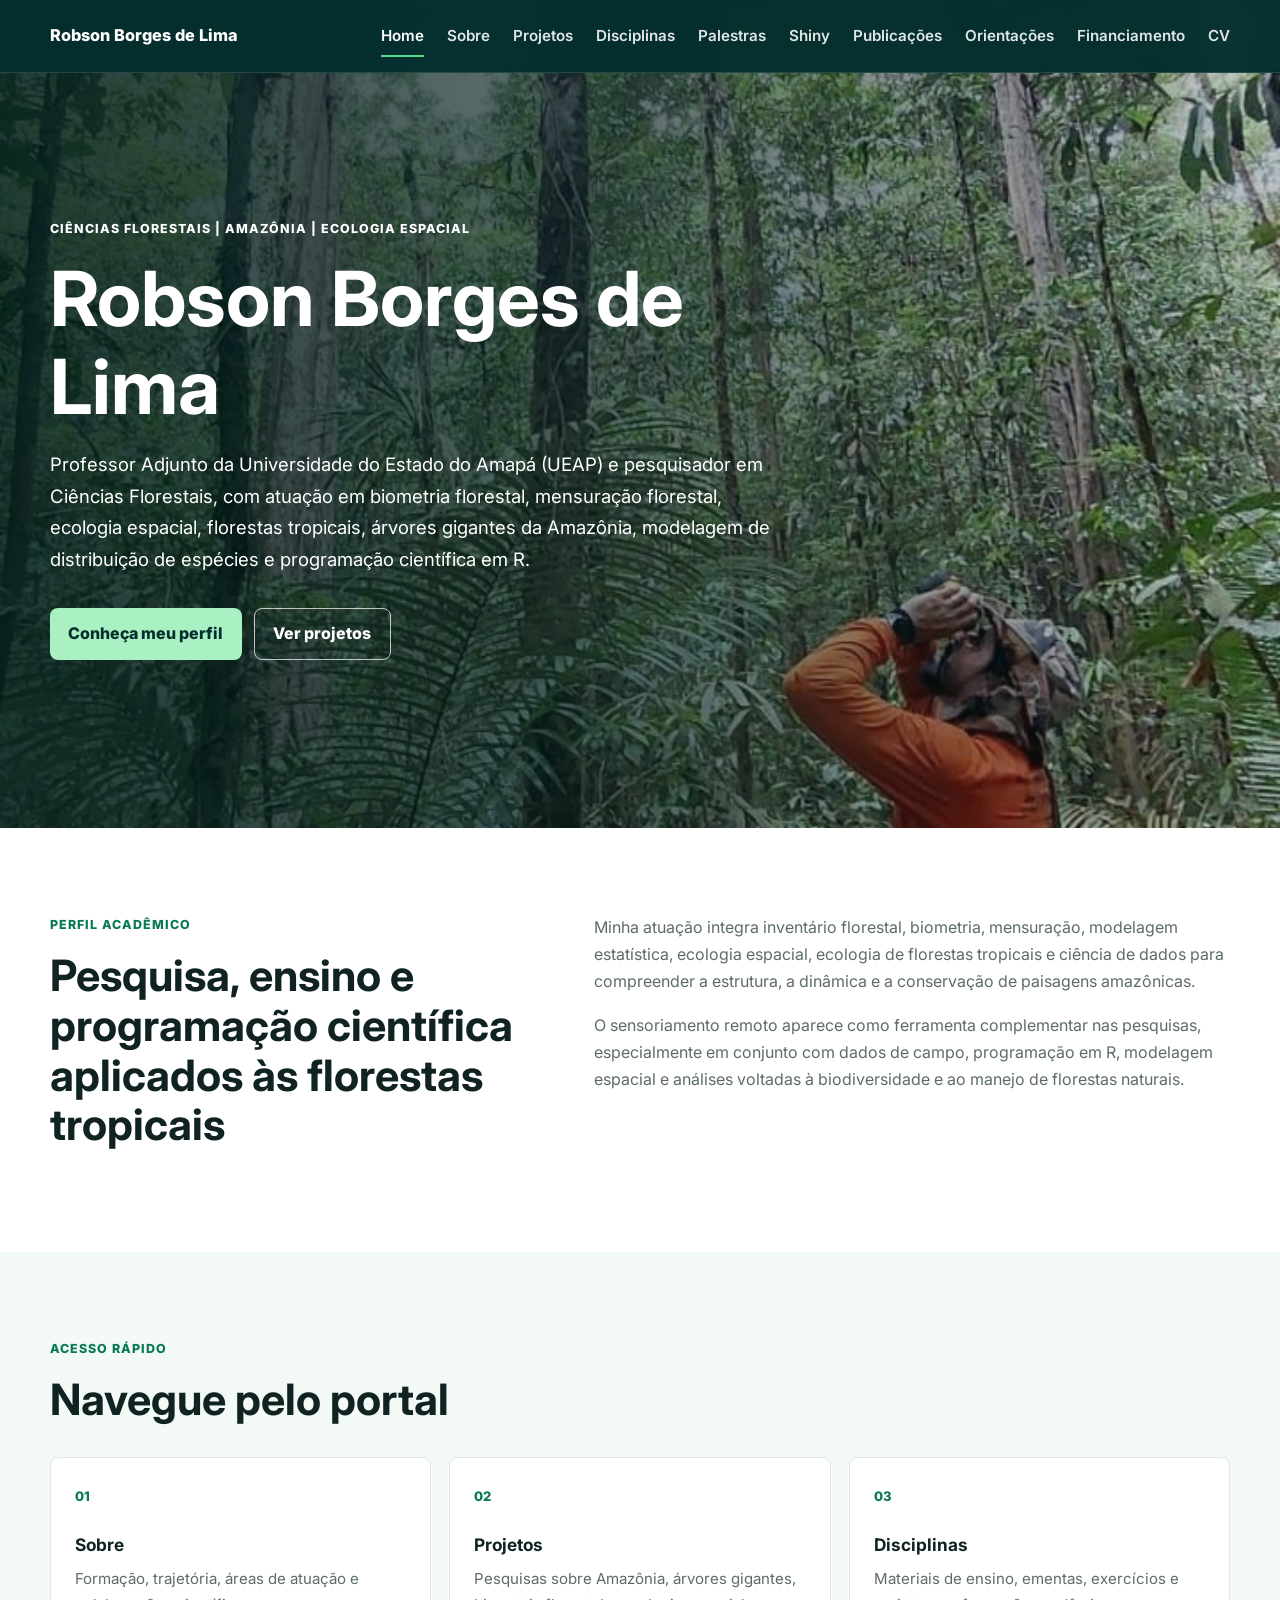
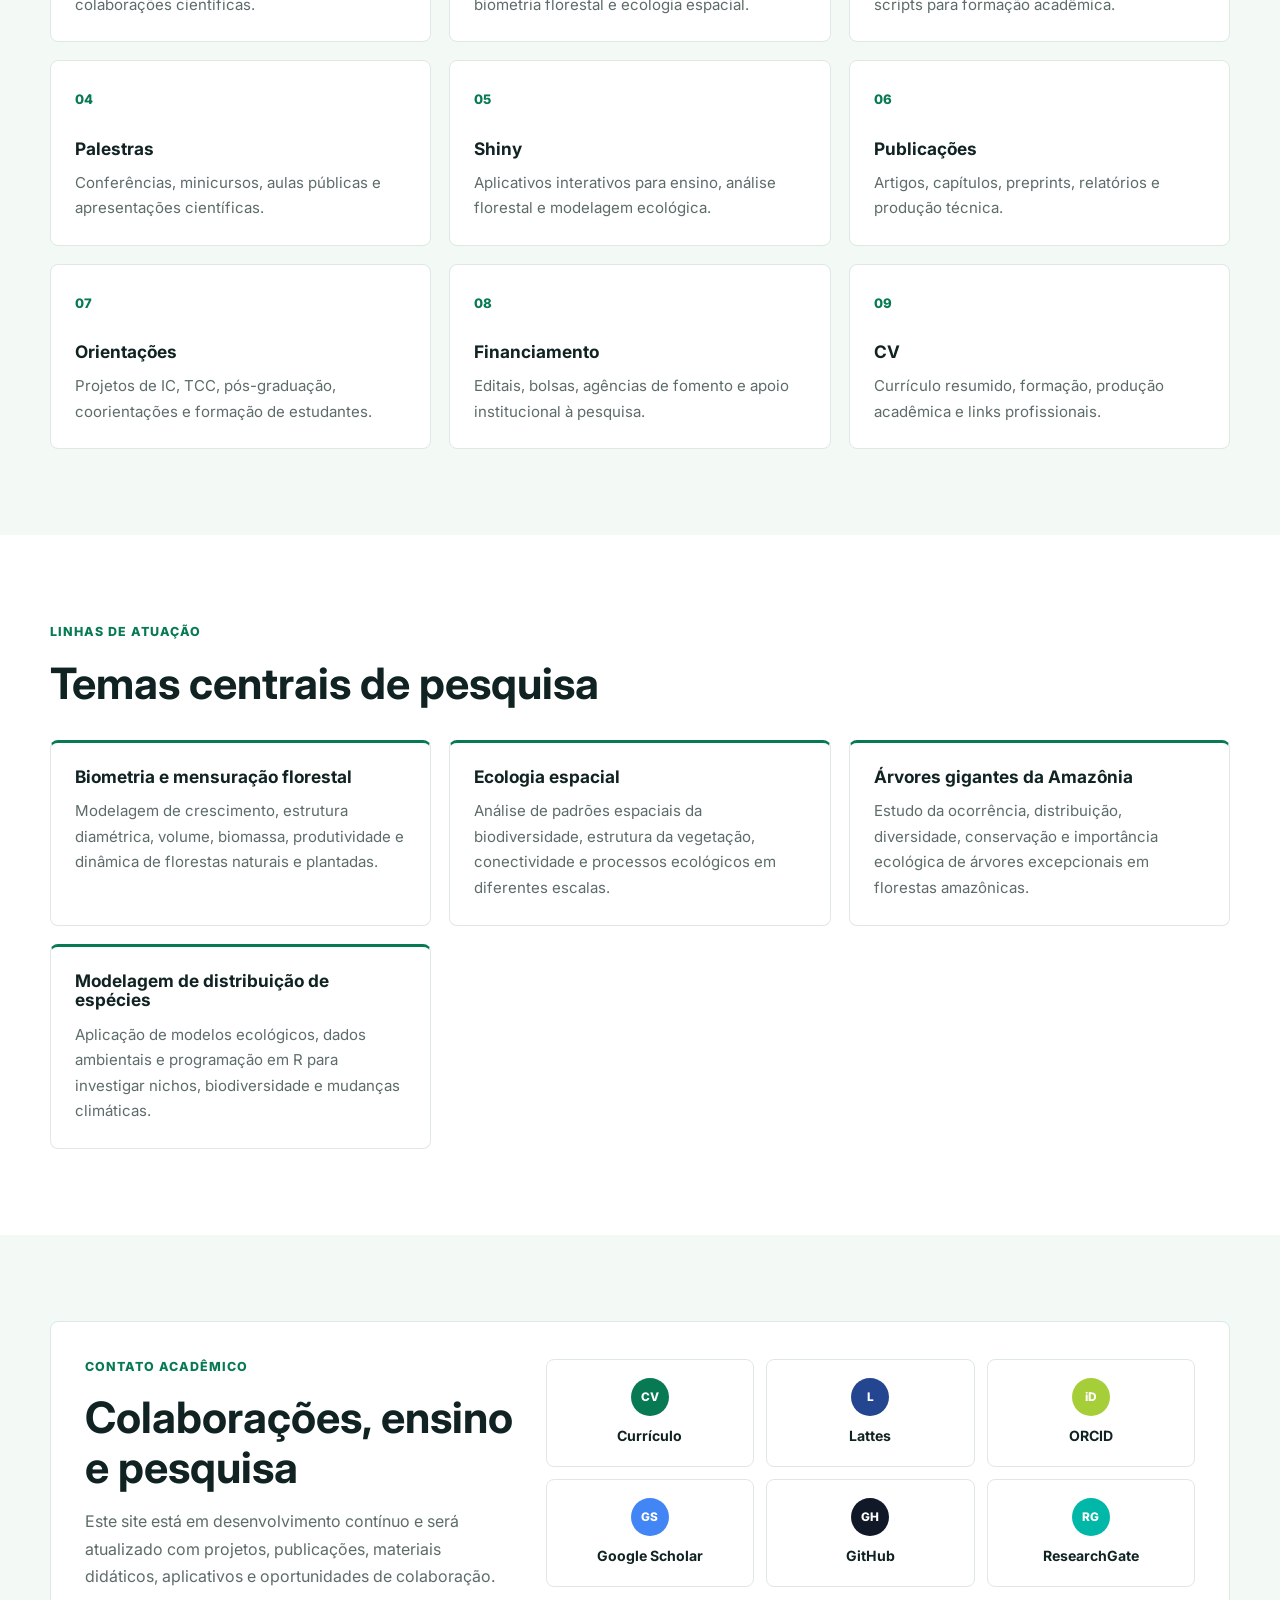
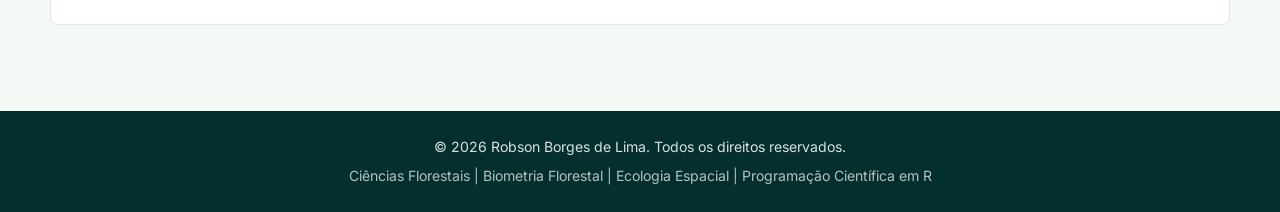
==== index.html @ ecc26b1e "Refactor academic website design" ====
<!DOCTYPE html>
<html lang="pt-BR">
<head>
  <meta charset="UTF-8" />
  <meta name="viewport" content="width=device-width, initial-scale=1.0" />
  <title>Robson Borges de Lima | Ciências Florestais</title>
  <meta name="description" content="Site acadêmico de Robson Borges de Lima, professor e pesquisador em Ciências Florestais, Biometria Florestal, Mensuração Florestal, Ecologia Espacial e Programação Científica em R." />
  <link rel="preconnect" href="https://fonts.googleapis.com" />
  <link rel="preconnect" href="https://fonts.gstatic.com" crossorigin />
  <link href="https://fonts.googleapis.com/css2?family=Inter:wght@400;500;600;700;800&display=swap" rel="stylesheet" />
  <link rel="stylesheet" href="assets/css/style.css" />
</head>

<body>
  <header class="site-header">
    <nav class="navbar" aria-label="Menu principal">
      <a href="index.html" class="logo" aria-label="Página inicial">Robson Borges de Lima</a>

      <button class="menu-toggle" type="button" aria-label="Abrir menu" aria-expanded="false" aria-controls="primary-menu">
        <span></span>
        <span></span>
        <span></span>
      </button>

      <ul class="nav-menu" id="primary-menu">
        <li><a href="index.html" class="active">Home</a></li>
        <li><a href="sobre.html">Sobre</a></li>
        <li><a href="projetos.html">Projetos</a></li>
        <li><a href="disciplinas.html">Disciplinas</a></li>
        <li><a href="palestras.html">Palestras</a></li>
        <li><a href="shiny.html">Shiny</a></li>
        <li><a href="publicacoes.html">Publicações</a></li>
        <li><a href="orientacoes.html">Orientações</a></li>
        <li><a href="financiamento.html">Financiamento</a></li>
        <li><a href="cv.html">CV</a></li>
      </ul>
    </nav>
  </header>

  <main>
    <section class="hero hero-home">
      <div class="container hero-grid">
        <div class="hero-copy">
          <p class="eyebrow">Ciências Florestais | Amazônia | Ecologia Espacial</p>
          <h1>Robson Borges de Lima</h1>
          <p class="hero-lead">
            Professor Adjunto da Universidade do Estado do Amapá (UEAP) e pesquisador em Ciências Florestais, com atuação em biometria florestal, mensuração florestal, ecologia espacial, florestas tropicais, árvores gigantes da Amazônia, modelagem de distribuição de espécies e programação científica em R.
          </p>
          <div class="hero-actions">
            <a href="sobre.html" class="button button-primary">Conheça meu perfil</a>
            <a href="projetos.html" class="button button-secondary">Ver projetos</a>
          </div>
        </div>
      </div>
    </section>

    <section class="section section-white">
      <div class="container split">
        <div>
          <p class="section-kicker">Perfil acadêmico</p>
          <h2>Pesquisa, ensino e programação científica aplicados às florestas tropicais</h2>
        </div>
        <div class="prose">
          <p>
            Minha atuação integra inventário florestal, biometria, mensuração, modelagem estatística, ecologia espacial, ecologia de florestas tropicais e ciência de dados para compreender a estrutura, a dinâmica e a conservação de paisagens amazônicas.
          </p>
          <p>
            O sensoriamento remoto aparece como ferramenta complementar nas pesquisas, especialmente em conjunto com dados de campo, programação em R, modelagem espacial e análises voltadas à biodiversidade e ao manejo de florestas naturais.
          </p>
        </div>
      </div>
    </section>

    <section class="section">
      <div class="container">
        <div class="section-heading">
          <p class="section-kicker">Acesso rápido</p>
          <h2>Navegue pelo portal</h2>
        </div>

        <div class="quick-grid">
          <a href="sobre.html" class="quick-card">
            <span>01</span>
            <h3>Sobre</h3>
            <p>Formação, trajetória, áreas de atuação e colaborações científicas.</p>
          </a>
          <a href="projetos.html" class="quick-card">
            <span>02</span>
            <h3>Projetos</h3>
            <p>Pesquisas sobre Amazônia, árvores gigantes, biometria florestal e ecologia espacial.</p>
          </a>
          <a href="disciplinas.html" class="quick-card">
            <span>03</span>
            <h3>Disciplinas</h3>
            <p>Materiais de ensino, ementas, exercícios e scripts para formação acadêmica.</p>
          </a>
          <a href="palestras.html" class="quick-card">
            <span>04</span>
            <h3>Palestras</h3>
            <p>Conferências, minicursos, aulas públicas e apresentações científicas.</p>
          </a>
          <a href="shiny.html" class="quick-card">
            <span>05</span>
            <h3>Shiny</h3>
            <p>Aplicativos interativos para ensino, análise florestal e modelagem ecológica.</p>
          </a>
          <a href="publicacoes.html" class="quick-card">
            <span>06</span>
            <h3>Publicações</h3>
            <p>Artigos, capítulos, preprints, relatórios e produção técnica.</p>
          </a>
          <a href="orientacoes.html" class="quick-card">
            <span>07</span>
            <h3>Orientações</h3>
            <p>Projetos de IC, TCC, pós-graduação, coorientações e formação de estudantes.</p>
          </a>
          <a href="financiamento.html" class="quick-card">
            <span>08</span>
            <h3>Financiamento</h3>
            <p>Editais, bolsas, agências de fomento e apoio institucional à pesquisa.</p>
          </a>
          <a href="cv.html" class="quick-card">
            <span>09</span>
            <h3>CV</h3>
            <p>Currículo resumido, formação, produção acadêmica e links profissionais.</p>
          </a>
        </div>
      </div>
    </section>

    <section class="section section-white">
      <div class="container">
        <div class="section-heading">
          <p class="section-kicker">Linhas de atuação</p>
          <h2>Temas centrais de pesquisa</h2>
        </div>

        <div class="research-grid">
          <article class="research-card">
            <h3>Biometria e mensuração florestal</h3>
            <p>Modelagem de crescimento, estrutura diamétrica, volume, biomassa, produtividade e dinâmica de florestas naturais e plantadas.</p>
          </article>
          <article class="research-card">
            <h3>Ecologia espacial</h3>
            <p>Análise de padrões espaciais da biodiversidade, estrutura da vegetação, conectividade e processos ecológicos em diferentes escalas.</p>
          </article>
          <article class="research-card">
            <h3>Árvores gigantes da Amazônia</h3>
            <p>Estudo da ocorrência, distribuição, diversidade, conservação e importância ecológica de árvores excepcionais em florestas amazônicas.</p>
          </article>
          <article class="research-card">
            <h3>Modelagem de distribuição de espécies</h3>
            <p>Aplicação de modelos ecológicos, dados ambientais e programação em R para investigar nichos, biodiversidade e mudanças climáticas.</p>
          </article>
        </div>
      </div>
    </section>

    <section class="section collaboration-section">
      <div class="container collaboration-box">
        <div class="collaboration-copy">
          <p class="section-kicker">Contato acadêmico</p>
          <h2>Colaborações, ensino e pesquisa</h2>
          <p>
            Este site está em desenvolvimento contínuo e será atualizado com projetos, publicações, materiais didáticos, aplicativos e oportunidades de colaboração.
          </p>
        </div>

        <div class="academic-mini-grid" aria-label="Links acadêmicos">
          <a href="cv.html" class="academic-mini-card">
            <span class="mini-icon">CV</span>
            <strong>Currículo</strong>
          </a>
          <a href="https://lattes.cnpq.br/4180291284433803" class="academic-mini-card" target="_blank" rel="noopener noreferrer">
            <span class="mini-icon lattes">L</span>
            <strong>Lattes</strong>
          </a>
          <a href="https://orcid.org/0000-0001-5915-4045" class="academic-mini-card" target="_blank" rel="noopener noreferrer">
            <span class="mini-icon orcid">iD</span>
            <strong>ORCID</strong>
          </a>
          <a href="https://scholar.google.com/citations?user=GU71WLUAAAAJ&amp;hl=pt-BR" class="academic-mini-card" target="_blank" rel="noopener noreferrer">
            <span class="mini-icon scholar">GS</span>
            <strong>Google Scholar</strong>
          </a>
          <a href="https://github.com/robson-lima2023" class="academic-mini-card" target="_blank" rel="noopener noreferrer">
            <span class="mini-icon github">GH</span>
            <strong>GitHub</strong>
          </a>
          <a href="https://www.researchgate.net/profile/Robson_Lima4" class="academic-mini-card" target="_blank" rel="noopener noreferrer">
            <span class="mini-icon rg">RG</span>
            <strong>ResearchGate</strong>
          </a>
        </div>
      </div>
    </section>
  </main>

  <footer class="site-footer">
    <p>© 2026 Robson Borges de Lima. Todos os direitos reservados.</p>
    <p>Ciências Florestais | Biometria Florestal | Ecologia Espacial | Programação Científica em R</p>
  </footer>

  <script>
    const menuButton = document.querySelector(".menu-toggle");
    const menu = document.querySelector(".nav-menu");

    menuButton.addEventListener("click", () => {
      const isOpen = menu.classList.toggle("is-open");
      menuButton.setAttribute("aria-expanded", String(isOpen));
    });
  </script>
</body>
</html>
---- assets/css/style.css ----
:root {
  --green-950: #042f2e;
  --green-900: #063b35;
  --green-800: #075143;
  --green-700: #087a53;
  --green-100: #e6f3ec;
  --green-50: #f3faf6;
  --ink: #102322;
  --muted: #5d6c6a;
  --line: #dfe8e3;
  --white: #ffffff;
  --shadow-soft: 0 14px 36px rgba(16, 35, 34, 0.08);
  --max-width: 1180px;
}

* {
  box-sizing: border-box;
}

html {
  scroll-behavior: smooth;
}

body {
  margin: 0;
  font-family: "Inter", "Segoe UI", Arial, sans-serif;
  color: var(--ink);
  background: var(--green-50);
  line-height: 1.7;
  text-rendering: optimizeLegibility;
}

img {
  display: block;
  max-width: 100%;
}

a {
  color: inherit;
  text-decoration: none;
}

p,
h1,
h2,
h3 {
  margin-top: 0;
}

p {
  color: var(--muted);
  font-size: 1rem;
}

h1,
h2,
h3 {
  color: var(--ink);
  line-height: 1.15;
  letter-spacing: 0;
}

h1 {
  font-size: clamp(2.45rem, 6vw, 4.75rem);
}

h2 {
  font-size: clamp(1.75rem, 3.5vw, 2.7rem);
  margin-bottom: 1rem;
}

h3 {
  font-size: 1.08rem;
}

.container {
  width: min(calc(100% - 40px), var(--max-width));
  margin-inline: auto;
}

.section {
  padding: 86px 0;
}

.section-white {
  background: var(--white);
}

.section-kicker,
.eyebrow {
  color: var(--green-700);
  font-size: 0.78rem;
  font-weight: 800;
  letter-spacing: 0.08em;
  margin-bottom: 1rem;
  text-transform: uppercase;
}

.section-heading {
  max-width: 760px;
  margin-bottom: 2rem;
}

.site-header {
  position: fixed;
  inset: 0 0 auto;
  z-index: 20;
  background: rgba(4, 47, 46, 0.97);
  border-bottom: 1px solid rgba(255, 255, 255, 0.12);
  backdrop-filter: blur(14px);
}

.navbar {
  width: min(calc(100% - 40px), var(--max-width));
  height: 72px;
  margin-inline: auto;
  display: flex;
  align-items: center;
  justify-content: space-between;
  gap: 24px;
}

.logo {
  color: var(--white);
  font-weight: 800;
  font-size: 1.02rem;
  white-space: nowrap;
}

.nav-menu {
  display: flex;
  align-items: center;
  gap: clamp(14px, 1.8vw, 28px);
  list-style: none;
  margin: 0;
  padding: 0;
}

.nav-menu a {
  position: relative;
  display: inline-flex;
  align-items: center;
  min-height: 72px;
  color: rgba(255, 255, 255, 0.88);
  font-size: 0.95rem;
  font-weight: 600;
}

.nav-menu a::after {
  content: "";
  position: absolute;
  left: 0;
  right: 0;
  bottom: 15px;
  height: 2px;
  background: #57d68d;
  transform: scaleX(0);
  transform-origin: center;
  transition: transform 180ms ease;
}

.nav-menu a:hover,
.nav-menu a.active {
  color: var(--white);
}

.nav-menu a:hover::after,
.nav-menu a.active::after {
  transform: scaleX(1);
}

.menu-toggle {
  display: none;
  width: 44px;
  height: 44px;
  border: 1px solid rgba(255, 255, 255, 0.24);
  border-radius: 8px;
  background: transparent;
  cursor: pointer;
  padding: 10px;
}

.menu-toggle span {
  display: block;
  height: 2px;
  margin: 5px 0;
  background: var(--white);
}

.hero-home {
  min-height: 92vh;
  padding: 138px 0 88px;
  display: flex;
  align-items: center;
  background:
    linear-gradient(90deg, rgba(2, 30, 28, 0.84) 0%, rgba(2, 30, 28, 0.64) 43%, rgba(2, 30, 28, 0.18) 100%),
    url("../img/hero/hero-amazon.jpg");
  background-position: center center;
  background-size: cover;
}

.hero-grid {
  display: grid;
  grid-template-columns: minmax(0, 720px) 1fr;
}

.hero-copy {
  color: var(--white);
}

.hero-copy h1,
.hero-copy p {
  color: var(--white);
}

.hero-copy h1 {
  margin-bottom: 1.2rem;
  max-width: 680px;
}

.hero-lead {
  max-width: 720px;
  color: rgba(255, 255, 255, 0.9);
  font-size: clamp(1.02rem, 1.5vw, 1.16rem);
}

.hero-actions {
  display: flex;
  flex-wrap: wrap;
  gap: 12px;
  margin-top: 2rem;
}

.button {
  display: inline-flex;
  align-items: center;
  justify-content: center;
  min-height: 44px;
  padding: 0.72rem 1.15rem;
  border-radius: 8px;
  font-weight: 800;
  transition: transform 180ms ease, background 180ms ease, border-color 180ms ease;
}

.button:hover {
  transform: translateY(-2px);
}

.button-primary {
  color: var(--green-950);
  background: #a9f0c2;
}

.button-secondary {
  color: var(--white);
  border: 1px solid rgba(255, 255, 255, 0.72);
}

.split {
  display: grid;
  grid-template-columns: 0.86fr 1.14fr;
  gap: 64px;
  align-items: start;
}

.prose p + p {
  margin-top: 1rem;
}

.quick-grid,
.research-grid {
  display: grid;
  grid-template-columns: repeat(3, minmax(0, 1fr));
  gap: 18px;
}

.quick-card,
.research-card {
  min-height: 100%;
  padding: 24px;
  border: 1px solid var(--line);
  border-radius: 8px;
  background: var(--white);
  transition: transform 180ms ease, border-color 180ms ease, box-shadow 180ms ease;
}

.quick-card:hover,
.research-card:hover,
.academic-mini-card:hover,
.academic-link-card:hover {
  transform: translateY(-3px);
  border-color: rgba(8, 122, 83, 0.36);
  box-shadow: var(--shadow-soft);
}

.quick-card span {
  display: inline-block;
  margin-bottom: 28px;
  color: var(--green-700);
  font-weight: 800;
  font-size: 0.82rem;
}

.quick-card h3,
.research-card h3 {
  margin-bottom: 0.7rem;
}

.quick-card p,
.research-card p {
  margin-bottom: 0;
  font-size: 0.94rem;
}

.research-card {
  border-top: 3px solid var(--green-700);
}

.collaboration-section {
  background: var(--green-50);
}

.collaboration-box {
  display: grid;
  grid-template-columns: minmax(260px, 0.8fr) minmax(0, 1.2fr);
  gap: 28px;
  align-items: center;
  padding: 34px;
  border: 1px solid var(--line);
  border-radius: 8px;
  background: var(--white);
}

.collaboration-copy p:last-child {
  margin-bottom: 0;
}

.academic-mini-grid {
  display: grid;
  grid-template-columns: repeat(3, minmax(0, 1fr));
  gap: 12px;
}

.academic-mini-card,
.academic-link-card {
  border: 1px solid var(--line);
  border-radius: 8px;
  background: var(--white);
  transition: transform 180ms ease, border-color 180ms ease, box-shadow 180ms ease;
}

.academic-mini-card {
  min-height: 108px;
  padding: 16px 12px;
  display: flex;
  flex-direction: column;
  align-items: center;
  justify-content: center;
  text-align: center;
  gap: 8px;
}

.academic-mini-card strong {
  font-size: 0.88rem;
}

.mini-icon,
.academic-mark {
  display: inline-flex;
  align-items: center;
  justify-content: center;
  border-radius: 50%;
  color: var(--white);
  font-weight: 800;
}

.mini-icon {
  width: 38px;
  height: 38px;
  background: var(--green-700);
  font-size: 0.74rem;
}

.about-hero {
  padding: 148px 0 76px;
  background: var(--white);
}

.about-hero-grid {
  display: grid;
  grid-template-columns: minmax(0, 1.14fr) minmax(280px, 0.74fr);
  gap: 80px;
  align-items: center;
}

.about-copy h1 {
  margin-bottom: 0.8rem;
  font-size: clamp(2.2rem, 4.2vw, 3.35rem);
}

.role {
  margin-bottom: 0.45rem;
  color: var(--green-700);
  font-weight: 800;
  font-size: 1.15rem;
}

.academic-tags {
  margin-bottom: 1.7rem;
  color: var(--ink);
  font-size: 0.95rem;
}

.about-copy p:last-child {
  max-width: 760px;
}

.profile-photo {
  margin: 0;
}

.profile-photo img {
  width: 100%;
  max-height: 430px;
  object-fit: cover;
  border-radius: 8px;
  box-shadow: var(--shadow-soft);
}

.about-panels {
  padding: 76px 0;
  background: var(--green-50);
}

.about-panel-grid {
  display: grid;
  grid-template-columns: repeat(3, minmax(0, 1fr));
  gap: 46px;
}

.about-panel {
  min-width: 0;
}

.panel-icon {
  width: 48px;
  height: 48px;
  display: grid;
  place-items: center;
  margin-bottom: 20px;
  border-radius: 50%;
  background: var(--green-100);
  color: var(--green-700);
}

.panel-icon svg {
  width: 25px;
  height: 25px;
  fill: currentColor;
}

.about-panel h2 {
  position: relative;
  margin-bottom: 2rem;
  font-size: 1.12rem;
}

.about-panel h2::after,
.academic-links-title h2::after {
  content: "";
  position: absolute;
  left: 0;
  bottom: -12px;
  width: 44px;
  height: 2px;
  background: var(--green-700);
}

.about-panel ul {
  margin: 0;
  padding-left: 1.1rem;
}

.about-panel li {
  margin-bottom: 0.62rem;
  color: var(--muted);
}

.about-panel li::marker {
  color: var(--green-700);
}

.timeline {
  display: grid;
  gap: 18px;
}

.timeline div {
  position: relative;
  padding-left: 28px;
}

.timeline div::before {
  content: "";
  position: absolute;
  left: 0;
  top: 0.42rem;
  width: 10px;
  height: 10px;
  border-radius: 50%;
  background: var(--green-700);
}

.timeline div::after {
  content: "";
  position: absolute;
  left: 4px;
  top: 1.1rem;
  bottom: -1.35rem;
  width: 1px;
  background: var(--line);
}

.timeline div:last-child::after {
  display: none;
}

.timeline strong {
  display: block;
  color: var(--ink);
  line-height: 1.35;
}

.timeline span {
  display: block;
  color: var(--muted);
  font-size: 0.88rem;
}

.academic-links-section {
  padding: 58px 0 76px;
  background: var(--white);
}

.academic-links-box {
  display: grid;
  grid-template-columns: 1.18fr repeat(5, minmax(0, 1fr));
  overflow: hidden;
  border: 1px solid var(--line);
  border-radius: 8px;
  background: var(--white);
  box-shadow: var(--shadow-soft);
}

.academic-links-title {
  display: flex;
  align-items: center;
  padding: 26px 28px;
  border-right: 1px solid var(--line);
}

.academic-links-title h2 {
  position: relative;
  margin: 0;
  font-size: 1.32rem;
}

.academic-link-card {
  min-height: 142px;
  display: flex;
  flex-direction: column;
  align-items: center;
  justify-content: center;
  padding: 18px 12px;
  border-width: 0 1px 0 0;
  text-align: center;
}

.academic-link-card:last-child {
  border-right: 0;
}

.academic-mark {
  width: 46px;
  height: 46px;
  margin-bottom: 10px;
  font-size: 0.85rem;
}

.academic-link-card strong {
  color: var(--ink);
  font-size: 0.92rem;
}

.academic-link-card small {
  max-width: 160px;
  margin-top: 4px;
  color: var(--green-700);
  font-size: 0.72rem;
  line-height: 1.35;
  overflow-wrap: anywhere;
}

.lattes {
  background: #24458f;
}

.orcid {
  background: #a6ce39;
}

.scholar {
  background: #4285f4;
}

.github {
  background: #111827;
}

.rg {
  background: #00b7a8;
}

.site-footer {
  padding: 24px 20px;
  background: var(--green-950);
  text-align: center;
}

.site-footer p {
  margin: 0;
  color: rgba(255, 255, 255, 0.86);
  font-size: 0.88rem;
}

.site-footer p + p {
  margin-top: 0.35rem;
  color: rgba(255, 255, 255, 0.7);
}

@media (max-width: 1100px) {
  .nav-menu {
    gap: 14px;
  }

  .nav-menu a {
    font-size: 0.88rem;
  }
}

@media (max-width: 940px) {
  .navbar {
    height: 68px;
  }

  .menu-toggle {
    display: block;
  }

  .nav-menu {
    position: absolute;
    left: 0;
    right: 0;
    top: 68px;
    display: none;
    flex-direction: column;
    align-items: stretch;
    gap: 0;
    padding: 8px 20px 18px;
    background: var(--green-950);
    border-top: 1px solid rgba(255, 255, 255, 0.12);
  }

  .nav-menu.is-open {
    display: flex;
  }

  .nav-menu a {
    min-height: 44px;
  }

  .nav-menu a::after {
    bottom: 6px;
    right: auto;
    width: 36px;
  }

  .hero-home {
    min-height: 82vh;
    padding-top: 116px;
    background:
      linear-gradient(rgba(2, 30, 28, 0.72), rgba(2, 30, 28, 0.72)),
      url("../img/hero/hero-amazon.jpg");
    background-position: center;
  }

  .hero-grid,
  .split,
  .about-hero-grid,
  .collaboration-box {
    grid-template-columns: 1fr;
    gap: 34px;
  }

  .quick-grid,
  .research-grid,
  .about-panel-grid,
  .academic-mini-grid {
    grid-template-columns: repeat(2, minmax(0, 1fr));
  }

  .academic-links-box {
    grid-template-columns: repeat(2, minmax(0, 1fr));
  }

  .academic-links-title {
    grid-column: 1 / -1;
    border-right: 0;
    border-bottom: 1px solid var(--line);
  }
}

@media (max-width: 640px) {
  .container {
    width: min(calc(100% - 28px), var(--max-width));
  }

  .logo {
    font-size: 0.94rem;
  }

  .section,
  .about-panels,
  .academic-links-section {
    padding: 58px 0;
  }

  .about-hero {
    padding: 118px 0 58px;
  }

  .hero-home {
    min-height: 78vh;
    padding-bottom: 64px;
  }

  .hero-actions {
    align-items: stretch;
    flex-direction: column;
  }

  .button {
    width: 100%;
  }

  .quick-grid,
  .research-grid,
  .about-panel-grid,
  .academic-mini-grid,
  .academic-links-box {
    grid-template-columns: 1fr;
  }

  .collaboration-box {
    padding: 22px;
  }

  .academic-link-card {
    border-width: 0 0 1px 0;
  }

  .academic-link-card:last-child {
    border-bottom: 0;
  }
}
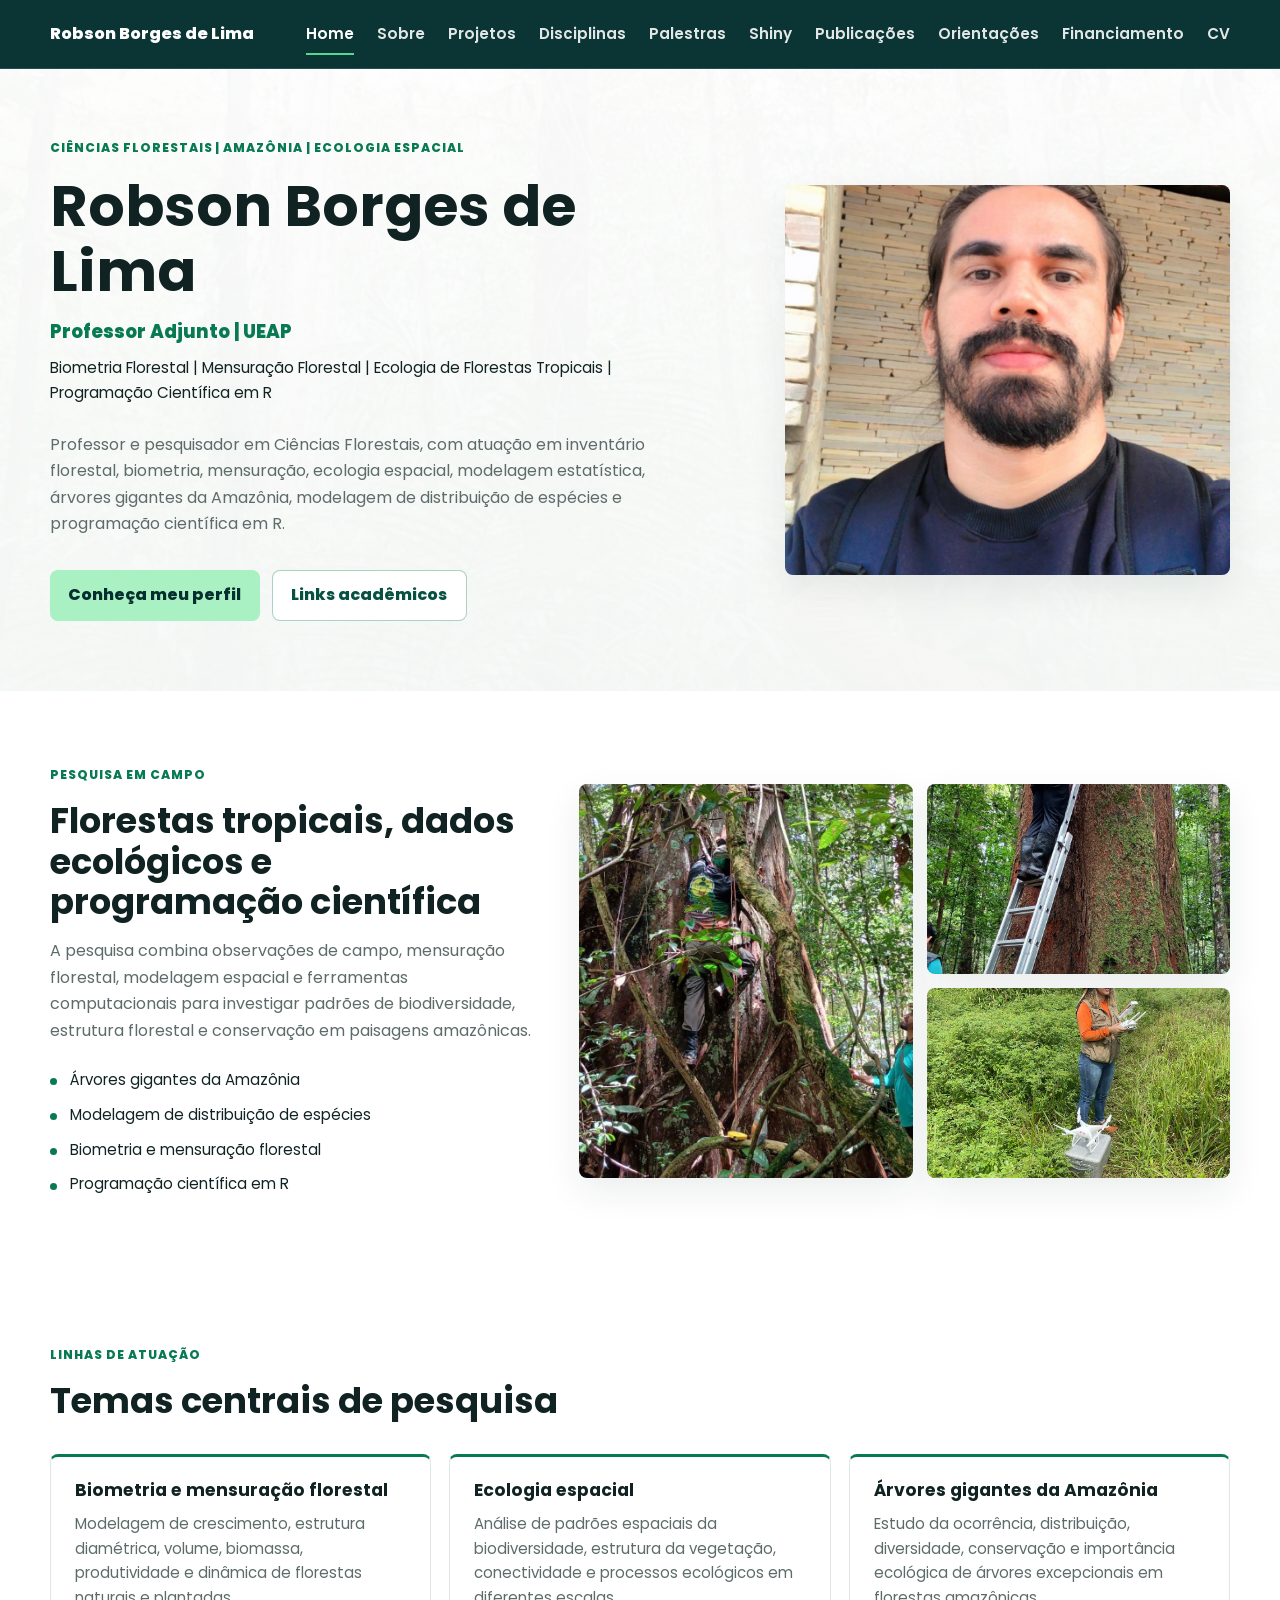
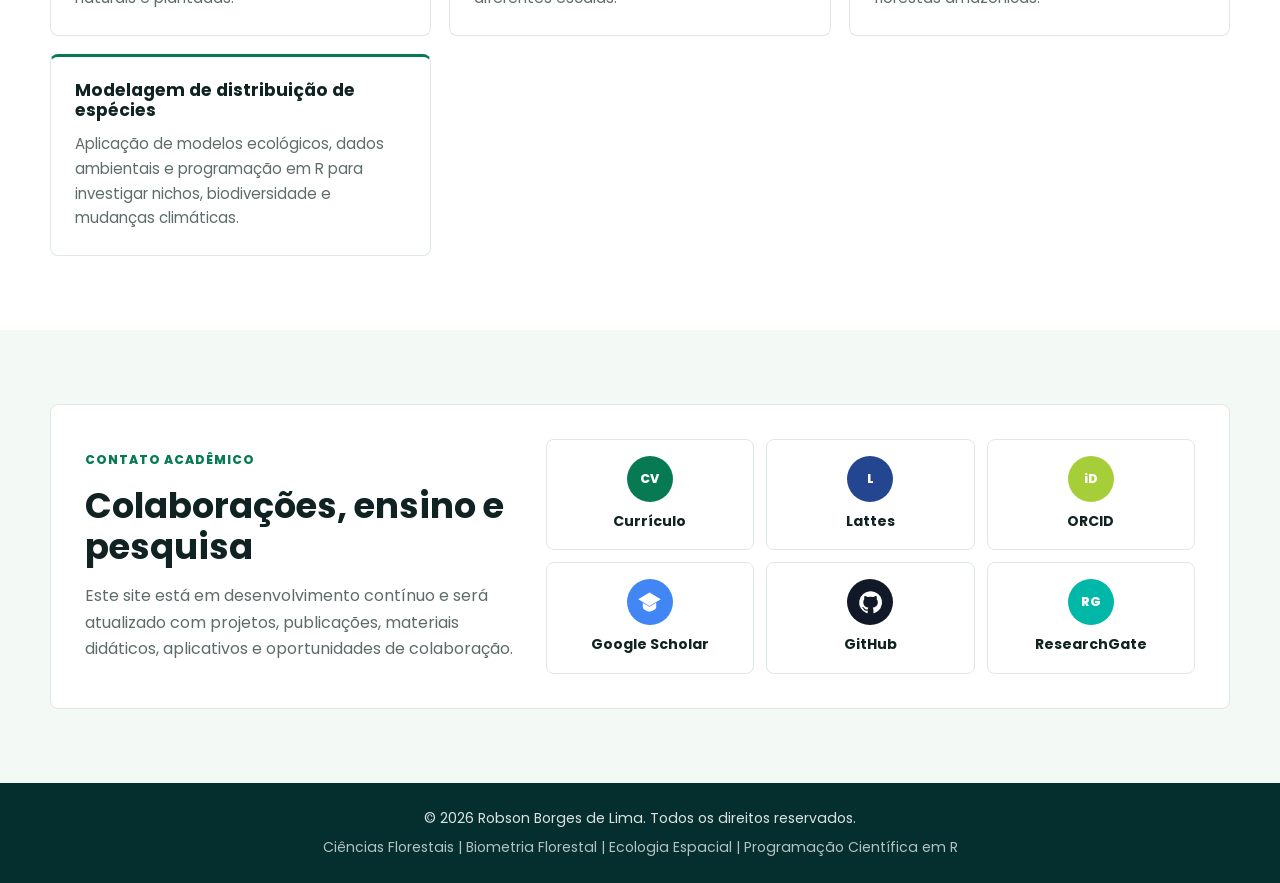
==== commit 7b40365b: "Polish academic site layout" ====
--- a/index.html
+++ b/index.html
@@ -7,8 +7,8 @@
   <meta name="description" content="Site acadêmico de Robson Borges de Lima, professor e pesquisador em Ciências Florestais, Biometria Florestal, Mensuração Florestal, Ecologia Espacial e Programação Científica em R." />
   <link rel="preconnect" href="https://fonts.googleapis.com" />
   <link rel="preconnect" href="https://fonts.gstatic.com" crossorigin />
-  <link href="https://fonts.googleapis.com/css2?family=Inter:wght@400;500;600;700;800&display=swap" rel="stylesheet" />
-  <link rel="stylesheet" href="assets/css/style.css" />
+  <link href="https://fonts.googleapis.com/css2?family=Poppins:wght@400;500;600;700;800&display=swap" rel="stylesheet" />
+  <link rel="stylesheet" href="assets/css/style.css?v=20260628-2" />
 </head>
 
 <body>
@@ -38,92 +38,48 @@
   </header>
 
   <main>
-    <section class="hero hero-home">
-      <div class="container hero-grid">
-        <div class="hero-copy">
-          <p class="eyebrow">Ciências Florestais | Amazônia | Ecologia Espacial</p>
+    <section class="home-profile">
+      <div class="container home-profile-grid">
+        <div class="home-profile-copy">
+          <p class="section-kicker">Ciências Florestais | Amazônia | Ecologia Espacial</p>
           <h1>Robson Borges de Lima</h1>
-          <p class="hero-lead">
-            Professor Adjunto da Universidade do Estado do Amapá (UEAP) e pesquisador em Ciências Florestais, com atuação em biometria florestal, mensuração florestal, ecologia espacial, florestas tropicais, árvores gigantes da Amazônia, modelagem de distribuição de espécies e programação científica em R.
+          <p class="role">Professor Adjunto | UEAP</p>
+          <p class="academic-tags">Biometria Florestal | Mensuração Florestal | Ecologia de Florestas Tropicais | Programação Científica em R</p>
+          <p>
+            Professor e pesquisador em Ciências Florestais, com atuação em inventário florestal, biometria, mensuração, ecologia espacial, modelagem estatística, árvores gigantes da Amazônia, modelagem de distribuição de espécies e programação científica em R.
           </p>
           <div class="hero-actions">
             <a href="sobre.html" class="button button-primary">Conheça meu perfil</a>
-            <a href="projetos.html" class="button button-secondary">Ver projetos</a>
+            <a href="#links-academicos" class="button button-outline-dark">Links acadêmicos</a>
           </div>
         </div>
+
+        <figure class="home-profile-photo">
+          <img src="assets/img/profile/profile.jpg" alt="Robson Borges de Lima em campo na floresta amazônica" />
+        </figure>
       </div>
     </section>
 
-    <section class="section section-white">
-      <div class="container split">
-        <div>
-          <p class="section-kicker">Perfil acadêmico</p>
-          <h2>Pesquisa, ensino e programação científica aplicados às florestas tropicais</h2>
-        </div>
-        <div class="prose">
+    <section class="section field-section">
+      <div class="container field-grid">
+        <div class="field-copy">
+          <p class="section-kicker">Pesquisa em campo</p>
+          <h2>Florestas tropicais, dados ecológicos e programação científica</h2>
           <p>
-            Minha atuação integra inventário florestal, biometria, mensuração, modelagem estatística, ecologia espacial, ecologia de florestas tropicais e ciência de dados para compreender a estrutura, a dinâmica e a conservação de paisagens amazônicas.
+            A pesquisa combina observações de campo, mensuração florestal, modelagem espacial e ferramentas computacionais para investigar padrões de biodiversidade, estrutura florestal e conservação em paisagens amazônicas.
           </p>
-          <p>
-            O sensoriamento remoto aparece como ferramenta complementar nas pesquisas, especialmente em conjunto com dados de campo, programação em R, modelagem espacial e análises voltadas à biodiversidade e ao manejo de florestas naturais.
-          </p>
-        </div>
-      </div>
-    </section>
-
-    <section class="section">
-      <div class="container">
-        <div class="section-heading">
-          <p class="section-kicker">Acesso rápido</p>
-          <h2>Navegue pelo portal</h2>
+          <div class="feature-list">
+            <span>Árvores gigantes da Amazônia</span>
+            <span>Modelagem de distribuição de espécies</span>
+            <span>Biometria e mensuração florestal</span>
+            <span>Programação científica em R</span>
+          </div>
         </div>
 
-        <div class="quick-grid">
-          <a href="sobre.html" class="quick-card">
-            <span>01</span>
-            <h3>Sobre</h3>
-            <p>Formação, trajetória, áreas de atuação e colaborações científicas.</p>
-          </a>
-          <a href="projetos.html" class="quick-card">
-            <span>02</span>
-            <h3>Projetos</h3>
-            <p>Pesquisas sobre Amazônia, árvores gigantes, biometria florestal e ecologia espacial.</p>
-          </a>
-          <a href="disciplinas.html" class="quick-card">
-            <span>03</span>
-            <h3>Disciplinas</h3>
-            <p>Materiais de ensino, ementas, exercícios e scripts para formação acadêmica.</p>
-          </a>
-          <a href="palestras.html" class="quick-card">
-            <span>04</span>
-            <h3>Palestras</h3>
-            <p>Conferências, minicursos, aulas públicas e apresentações científicas.</p>
-          </a>
-          <a href="shiny.html" class="quick-card">
-            <span>05</span>
-            <h3>Shiny</h3>
-            <p>Aplicativos interativos para ensino, análise florestal e modelagem ecológica.</p>
-          </a>
-          <a href="publicacoes.html" class="quick-card">
-            <span>06</span>
-            <h3>Publicações</h3>
-            <p>Artigos, capítulos, preprints, relatórios e produção técnica.</p>
-          </a>
-          <a href="orientacoes.html" class="quick-card">
-            <span>07</span>
-            <h3>Orientações</h3>
-            <p>Projetos de IC, TCC, pós-graduação, coorientações e formação de estudantes.</p>
-          </a>
-          <a href="financiamento.html" class="quick-card">
-            <span>08</span>
-            <h3>Financiamento</h3>
-            <p>Editais, bolsas, agências de fomento e apoio institucional à pesquisa.</p>
-          </a>
-          <a href="cv.html" class="quick-card">
-            <span>09</span>
-            <h3>CV</h3>
-            <p>Currículo resumido, formação, produção acadêmica e links profissionais.</p>
-          </a>
+        <div class="photo-mosaic" aria-label="Imagens de atividades de pesquisa em campo">
+          <img src="assets/img/fieldwork/campo-tumucumaque.jpg" alt="Floresta amazônica em área de pesquisa" />
+          <img src="assets/img/fieldwork/dados-dendrometros.jpg" alt="Coleta de dados dendrométricos em campo" />
+          <img src="assets/img/gallery/voando%20drone.jpg" alt="Atividade de campo com drone" />
         </div>
       </div>
     </section>
@@ -156,7 +112,7 @@
       </div>
     </section>
 
-    <section class="section collaboration-section">
+    <section class="section collaboration-section" id="links-academicos">
       <div class="container collaboration-box">
         <div class="collaboration-copy">
           <p class="section-kicker">Contato acadêmico</p>
@@ -168,27 +124,31 @@
 
         <div class="academic-mini-grid" aria-label="Links acadêmicos">
           <a href="cv.html" class="academic-mini-card">
-            <span class="mini-icon">CV</span>
+            <span class="brand-icon cv-icon">CV</span>
             <strong>Currículo</strong>
           </a>
           <a href="https://lattes.cnpq.br/4180291284433803" class="academic-mini-card" target="_blank" rel="noopener noreferrer">
-            <span class="mini-icon lattes">L</span>
+            <span class="brand-icon lattes-icon">L</span>
             <strong>Lattes</strong>
           </a>
           <a href="https://orcid.org/0000-0001-5915-4045" class="academic-mini-card" target="_blank" rel="noopener noreferrer">
-            <span class="mini-icon orcid">iD</span>
+            <span class="brand-icon orcid-icon">iD</span>
             <strong>ORCID</strong>
           </a>
           <a href="https://scholar.google.com/citations?user=GU71WLUAAAAJ&amp;hl=pt-BR" class="academic-mini-card" target="_blank" rel="noopener noreferrer">
-            <span class="mini-icon scholar">GS</span>
+            <span class="brand-icon scholar-icon" aria-hidden="true">
+              <svg viewBox="0 0 24 24"><path d="M12 3 2 9l10 6 10-6-10-6Zm-6 9.2V16c0 2 3.6 4 6 4s6-2 6-4v-3.8l-6 3.6-6-3.6Z" /></svg>
+            </span>
             <strong>Google Scholar</strong>
           </a>
           <a href="https://github.com/robson-lima2023" class="academic-mini-card" target="_blank" rel="noopener noreferrer">
-            <span class="mini-icon github">GH</span>
+            <span class="brand-icon github-icon" aria-hidden="true">
+              <svg viewBox="0 0 24 24"><path d="M12 2a10 10 0 0 0-3.2 19.5c.5.1.7-.2.7-.5v-1.8c-2.9.6-3.5-1.2-3.5-1.2-.5-1.1-1.1-1.4-1.1-1.4-.9-.6.1-.6.1-.6 1 .1 1.6 1.1 1.6 1.1.9 1.6 2.4 1.1 3 .9.1-.7.4-1.1.7-1.4-2.3-.3-4.7-1.2-4.7-5A3.9 3.9 0 0 1 6.6 8.9c-.1-.3-.5-1.3.1-2.7 0 0 .9-.3 2.8 1a9.5 9.5 0 0 1 5 0c1.9-1.3 2.8-1 2.8-1 .6 1.4.2 2.4.1 2.7a3.9 3.9 0 0 1 1.1 2.7c0 3.9-2.4 4.7-4.7 5 .4.3.8 1 .8 2V21c0 .3.2.6.8.5A10 10 0 0 0 12 2Z" /></svg>
+            </span>
             <strong>GitHub</strong>
           </a>
           <a href="https://www.researchgate.net/profile/Robson_Lima4" class="academic-mini-card" target="_blank" rel="noopener noreferrer">
-            <span class="mini-icon rg">RG</span>
+            <span class="brand-icon rg-icon">RG</span>
             <strong>ResearchGate</strong>
           </a>
         </div>
--- a/assets/css/style.css
+++ b/assets/css/style.css
@@ -23,10 +23,10 @@
 
 body {
   margin: 0;
-  font-family: "Inter", "Segoe UI", Arial, sans-serif;
+  font-family: "Poppins", "Segoe UI", Arial, sans-serif;
   color: var(--ink);
   background: var(--green-50);
-  line-height: 1.7;
+  line-height: 1.65;
   text-rendering: optimizeLegibility;
 }
 
@@ -61,11 +61,11 @@
 }
 
 h1 {
-  font-size: clamp(2.45rem, 6vw, 4.75rem);
+  font-size: clamp(2.2rem, 4.4vw, 3.45rem);
 }
 
 h2 {
-  font-size: clamp(1.75rem, 3.5vw, 2.7rem);
+  font-size: clamp(1.55rem, 3vw, 2.2rem);
   margin-bottom: 1rem;
 }
 
@@ -79,7 +79,7 @@
 }
 
 .section {
-  padding: 86px 0;
+  padding: 74px 0;
 }
 
 .section-white {
@@ -89,7 +89,7 @@
 .section-kicker,
 .eyebrow {
   color: var(--green-700);
-  font-size: 0.78rem;
+  font-size: 0.76rem;
   font-weight: 800;
   letter-spacing: 0.08em;
   margin-bottom: 1rem;
@@ -112,7 +112,7 @@
 
 .navbar {
   width: min(calc(100% - 40px), var(--max-width));
-  height: 72px;
+  height: 68px;
   margin-inline: auto;
   display: flex;
   align-items: center;
@@ -140,7 +140,7 @@
   position: relative;
   display: inline-flex;
   align-items: center;
-  min-height: 72px;
+  min-height: 68px;
   color: rgba(255, 255, 255, 0.88);
   font-size: 0.95rem;
   font-weight: 600;
@@ -151,7 +151,7 @@
   position: absolute;
   left: 0;
   right: 0;
-  bottom: 15px;
+  bottom: 13px;
   height: 2px;
   background: #57d68d;
   transform: scaleX(0);
@@ -251,9 +251,111 @@
   background: #a9f0c2;
 }
 
+.button-outline-dark {
+  color: var(--green-800);
+  border: 1px solid rgba(8, 122, 83, 0.34);
+  background: var(--white);
+}
+
 .button-secondary {
   color: var(--white);
   border: 1px solid rgba(255, 255, 255, 0.72);
+}
+
+.home-profile {
+  padding: 138px 0 70px;
+  background:
+    linear-gradient(180deg, rgba(255, 255, 255, 0.97), rgba(247, 250, 248, 0.98)),
+    url("../img/hero/hero-amazon.jpg");
+  background-position: center;
+  background-size: cover;
+}
+
+.home-profile-grid {
+  display: grid;
+  grid-template-columns: minmax(0, 1.08fr) minmax(320px, 0.74fr);
+  gap: 86px;
+  align-items: center;
+}
+
+.home-profile-copy h1 {
+  margin-bottom: 0.78rem;
+  color: var(--ink);
+  font-size: clamp(2.25rem, 4.5vw, 3.55rem);
+}
+
+.home-profile-copy p:last-of-type {
+  max-width: 770px;
+}
+
+.home-profile-photo {
+  margin: 0;
+}
+
+.home-profile-photo img {
+  width: 100%;
+  height: min(44vw, 390px);
+  object-fit: cover;
+  border-radius: 8px;
+  box-shadow: var(--shadow-soft);
+}
+
+.field-section {
+  background: var(--white);
+}
+
+.field-grid {
+  display: grid;
+  grid-template-columns: minmax(0, 0.85fr) minmax(420px, 1.15fr);
+  gap: 48px;
+  align-items: center;
+}
+
+.field-copy p {
+  max-width: 620px;
+}
+
+.feature-list {
+  display: grid;
+  gap: 10px;
+  margin-top: 24px;
+}
+
+.feature-list span {
+  position: relative;
+  padding-left: 20px;
+  color: var(--ink);
+  font-size: 0.94rem;
+}
+
+.feature-list span::before {
+  content: "";
+  position: absolute;
+  left: 0;
+  top: 0.68em;
+  width: 7px;
+  height: 7px;
+  border-radius: 999px;
+  background: var(--green-700);
+}
+
+.photo-mosaic {
+  display: grid;
+  grid-template-columns: 1.05fr 0.95fr;
+  grid-template-rows: 190px 190px;
+  gap: 14px;
+}
+
+.photo-mosaic img {
+  width: 100%;
+  height: 100%;
+  object-fit: cover;
+  border-radius: 8px;
+  box-shadow: var(--shadow-soft);
+}
+
+.photo-mosaic img:first-child {
+  grid-row: span 2;
 }
 
 .split {
@@ -365,7 +467,8 @@
 }
 
 .mini-icon,
-.academic-mark {
+.academic-mark,
+.brand-icon {
   display: inline-flex;
   align-items: center;
   justify-content: center;
@@ -374,11 +477,19 @@
   font-weight: 800;
 }
 
-.mini-icon {
-  width: 38px;
-  height: 38px;
+.mini-icon,
+.brand-icon {
+  width: 46px;
+  height: 46px;
   background: var(--green-700);
-  font-size: 0.74rem;
+  font-size: 0.78rem;
+  line-height: 1;
+}
+
+.brand-icon svg {
+  width: 27px;
+  height: 27px;
+  fill: currentColor;
 }
 
 .about-hero {
@@ -580,7 +691,8 @@
   border-right: 0;
 }
 
-.academic-mark {
+.academic-mark,
+.academic-link-card .brand-icon {
   width: 46px;
   height: 46px;
   margin-bottom: 10px;
@@ -601,24 +713,34 @@
   overflow-wrap: anywhere;
 }
 
-.lattes {
+.lattes,
+.lattes-icon {
   background: #24458f;
 }
 
-.orcid {
+.orcid,
+.orcid-icon {
   background: #a6ce39;
-}
-
-.scholar {
+  color: #ffffff;
+}
+
+.scholar,
+.scholar-icon {
   background: #4285f4;
 }
 
-.github {
+.github,
+.github-icon {
   background: #111827;
 }
 
-.rg {
+.rg,
+.rg-icon {
   background: #00b7a8;
+}
+
+.cv-icon {
+  background: var(--green-700);
 }
 
 .site-footer {
@@ -697,9 +819,24 @@
   .hero-grid,
   .split,
   .about-hero-grid,
+  .home-profile-grid,
+  .field-grid,
   .collaboration-box {
     grid-template-columns: 1fr;
     gap: 34px;
+  }
+
+  .home-profile {
+    padding-top: 116px;
+  }
+
+  .home-profile-photo img {
+    height: auto;
+    max-height: 430px;
+  }
+
+  .photo-mosaic {
+    grid-template-rows: 170px 170px;
   }
 
   .quick-grid,
@@ -733,6 +870,10 @@
   .about-panels,
   .academic-links-section {
     padding: 58px 0;
+  }
+
+  .home-profile {
+    padding: 106px 0 54px;
   }
 
   .about-hero {
@@ -761,6 +902,19 @@
     grid-template-columns: 1fr;
   }
 
+  .field-grid {
+    grid-template-columns: 1fr;
+  }
+
+  .photo-mosaic {
+    grid-template-columns: 1fr;
+    grid-template-rows: repeat(3, 210px);
+  }
+
+  .photo-mosaic img:first-child {
+    grid-row: auto;
+  }
+
   .collaboration-box {
     padding: 22px;
   }
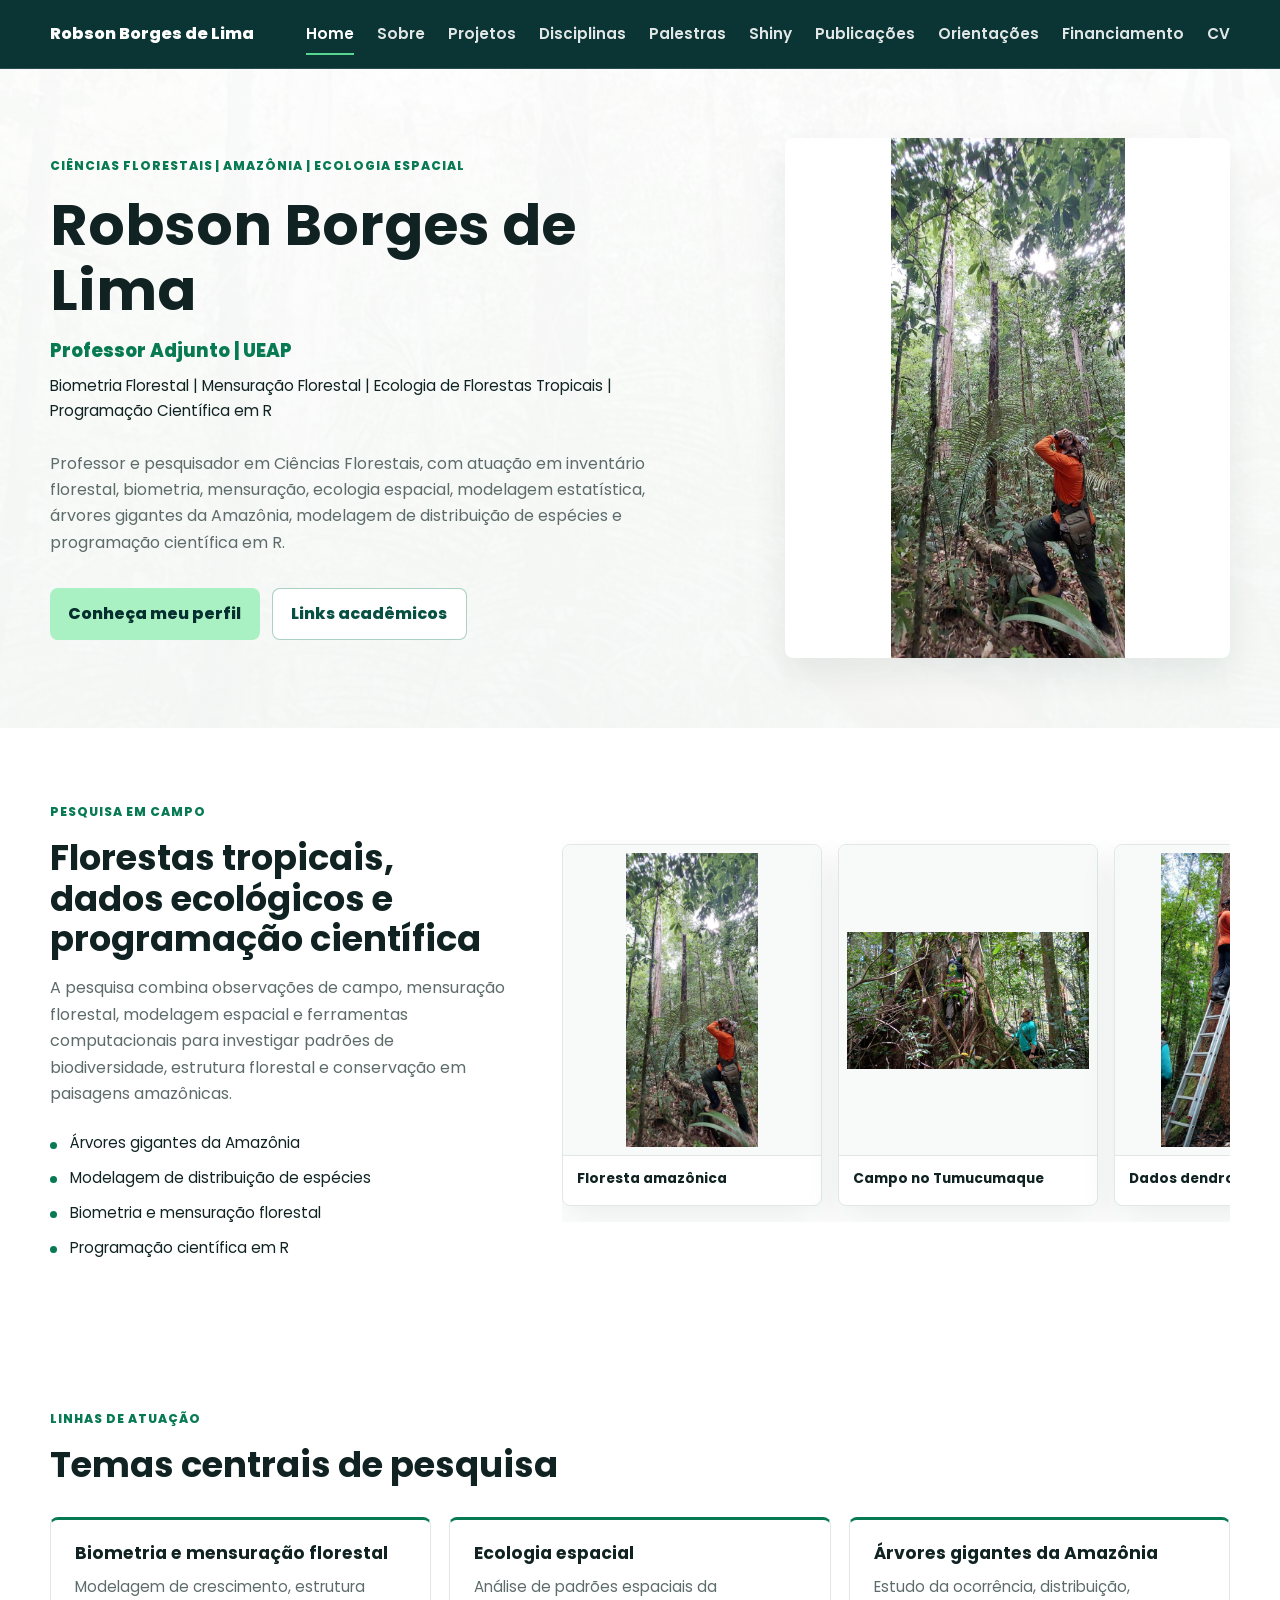
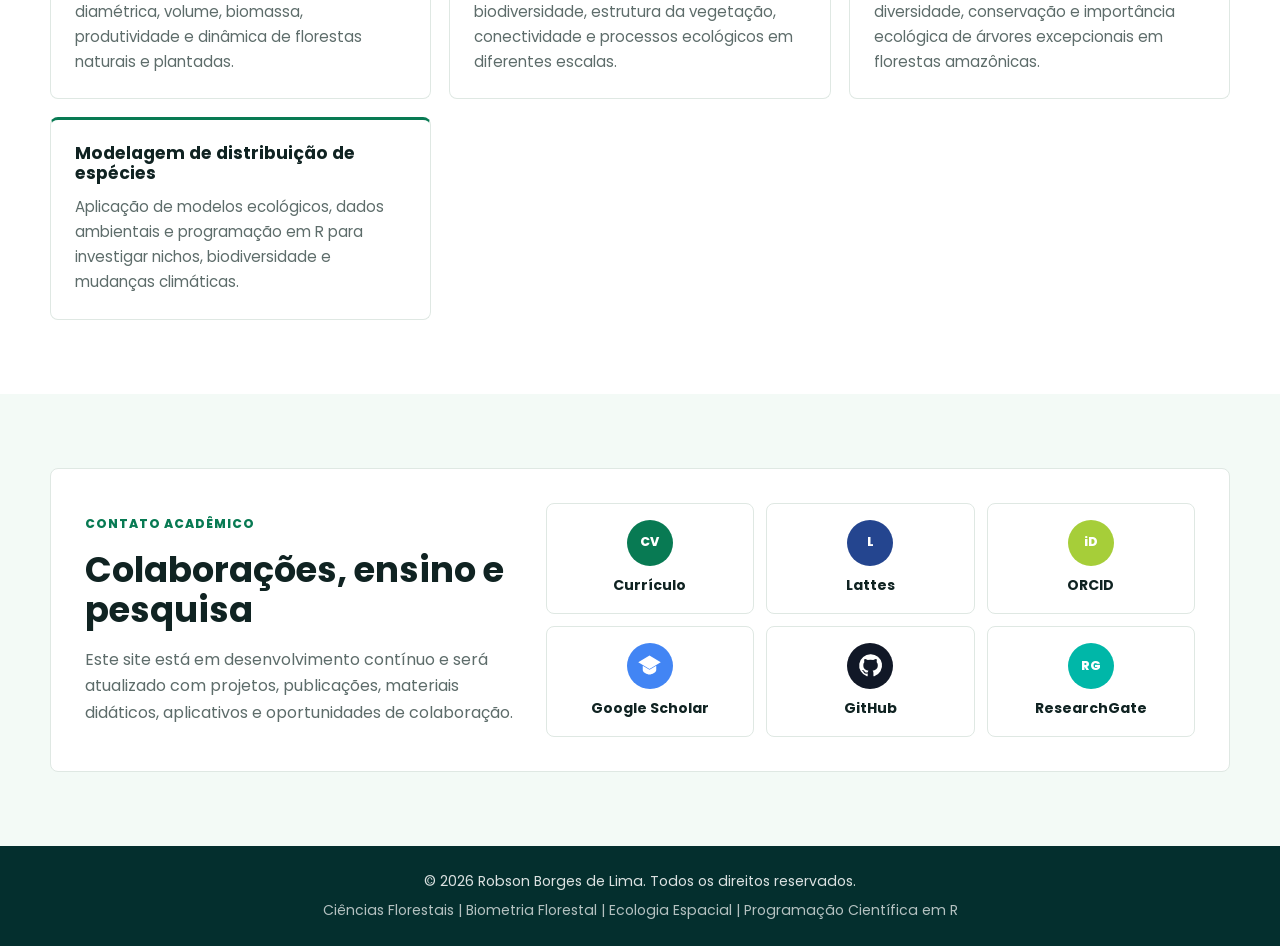
==== commit 49b18f80: "Update home field imagery" ====
--- a/index.html
+++ b/index.html
@@ -8,7 +8,7 @@
   <link rel="preconnect" href="https://fonts.googleapis.com" />
   <link rel="preconnect" href="https://fonts.gstatic.com" crossorigin />
   <link href="https://fonts.googleapis.com/css2?family=Poppins:wght@400;500;600;700;800&display=swap" rel="stylesheet" />
-  <link rel="stylesheet" href="assets/css/style.css?v=20260628-2" />
+  <link rel="stylesheet" href="assets/css/style.css?v=20260628-3" />
 </head>
 
 <body>
@@ -55,7 +55,7 @@
         </div>
 
         <figure class="home-profile-photo">
-          <img src="assets/img/profile/profile.jpg" alt="Robson Borges de Lima em campo na floresta amazônica" />
+          <img src="assets/img/hero/hero-amazon.jpg" alt="Robson Borges de Lima observando árvores em floresta amazônica" />
         </figure>
       </div>
     </section>
@@ -76,10 +76,35 @@
           </div>
         </div>
 
-        <div class="photo-mosaic" aria-label="Imagens de atividades de pesquisa em campo">
-          <img src="assets/img/fieldwork/campo-tumucumaque.jpg" alt="Floresta amazônica em área de pesquisa" />
-          <img src="assets/img/fieldwork/dados-dendrometros.jpg" alt="Coleta de dados dendrométricos em campo" />
-          <img src="assets/img/gallery/voando%20drone.jpg" alt="Atividade de campo com drone" />
+        <div class="field-gallery" aria-label="Galeria de imagens de atividades de pesquisa em campo">
+          <figure>
+            <img src="assets/img/hero/hero-amazon.jpg" alt="Robson Borges de Lima observando árvores em floresta amazônica" />
+            <figcaption>Floresta amazônica</figcaption>
+          </figure>
+          <figure>
+            <img src="assets/img/fieldwork/campo-tumucumaque.jpg" alt="Pesquisa de campo em área de floresta tropical" />
+            <figcaption>Campo no Tumucumaque</figcaption>
+          </figure>
+          <figure>
+            <img src="assets/img/fieldwork/dados-dendrometros.jpg" alt="Coleta de dados dendrométricos" />
+            <figcaption>Dados dendrométricos</figcaption>
+          </figure>
+          <figure>
+            <img src="assets/img/gallery/medindo%20dap.jpg" alt="Mensuração de diâmetro de árvore em campo" />
+            <figcaption>Mensuração florestal</figcaption>
+          </figure>
+          <figure>
+            <img src="assets/img/gallery/voando%20drone.jpg" alt="Atividade de campo com drone" />
+            <figcaption>Geotecnologias</figcaption>
+          </figure>
+          <figure>
+            <img src="assets/img/fieldwork/gigante-caida.jpg" alt="Árvore gigante caída em floresta amazônica" />
+            <figcaption>Árvores gigantes</figcaption>
+          </figure>
+          <figure>
+            <img src="assets/img/expeditions/exp-4.jpg" alt="Expedição de pesquisa em floresta tropical" />
+            <figcaption>Expedições científicas</figcaption>
+          </figure>
         </div>
       </div>
     </section>
--- a/assets/css/style.css
+++ b/assets/css/style.css
@@ -294,10 +294,12 @@
 
 .home-profile-photo img {
   width: 100%;
-  height: min(44vw, 390px);
-  object-fit: cover;
+  height: min(62vw, 520px);
+  object-fit: contain;
+  object-position: center;
   border-radius: 8px;
   box-shadow: var(--shadow-soft);
+  background: var(--white);
 }
 
 .field-section {
@@ -306,7 +308,7 @@
 
 .field-grid {
   display: grid;
-  grid-template-columns: minmax(0, 0.85fr) minmax(420px, 1.15fr);
+  grid-template-columns: minmax(0, 0.82fr) minmax(420px, 1.18fr);
   gap: 48px;
   align-items: center;
 }
@@ -339,23 +341,43 @@
   background: var(--green-700);
 }
 
-.photo-mosaic {
-  display: grid;
-  grid-template-columns: 1.05fr 0.95fr;
-  grid-template-rows: 190px 190px;
-  gap: 14px;
-}
-
-.photo-mosaic img {
+.field-gallery {
+  display: grid;
+  grid-auto-flow: column;
+  grid-auto-columns: minmax(260px, 340px);
+  gap: 16px;
+  overflow-x: auto;
+  overscroll-behavior-inline: contain;
+  padding: 4px 4px 16px;
+  scroll-snap-type: inline mandatory;
+  scrollbar-color: var(--green-700) #edf4ef;
+}
+
+.field-gallery figure {
+  scroll-snap-align: start;
+  margin: 0;
+  overflow: hidden;
+  border: 1px solid var(--line);
+  border-radius: 8px;
+  background: var(--white);
+  box-shadow: var(--shadow-soft);
+}
+
+.field-gallery img {
   width: 100%;
-  height: 100%;
-  object-fit: cover;
-  border-radius: 8px;
-  box-shadow: var(--shadow-soft);
-}
-
-.photo-mosaic img:first-child {
-  grid-row: span 2;
+  height: 310px;
+  object-fit: contain;
+  object-position: center;
+  padding: 8px;
+  background: #f7faf8;
+}
+
+.field-gallery figcaption {
+  padding: 12px 14px 14px;
+  color: var(--ink);
+  font-size: 0.86rem;
+  font-weight: 700;
+  border-top: 1px solid var(--line);
 }
 
 .split {
@@ -835,8 +857,8 @@
     max-height: 430px;
   }
 
-  .photo-mosaic {
-    grid-template-rows: 170px 170px;
+  .field-gallery {
+    grid-auto-columns: minmax(240px, 320px);
   }
 
   .quick-grid,
@@ -906,13 +928,12 @@
     grid-template-columns: 1fr;
   }
 
-  .photo-mosaic {
-    grid-template-columns: 1fr;
-    grid-template-rows: repeat(3, 210px);
-  }
-
-  .photo-mosaic img:first-child {
-    grid-row: auto;
+  .field-gallery {
+    grid-auto-columns: minmax(230px, 82vw);
+  }
+
+  .field-gallery img {
+    height: 290px;
   }
 
   .collaboration-box {
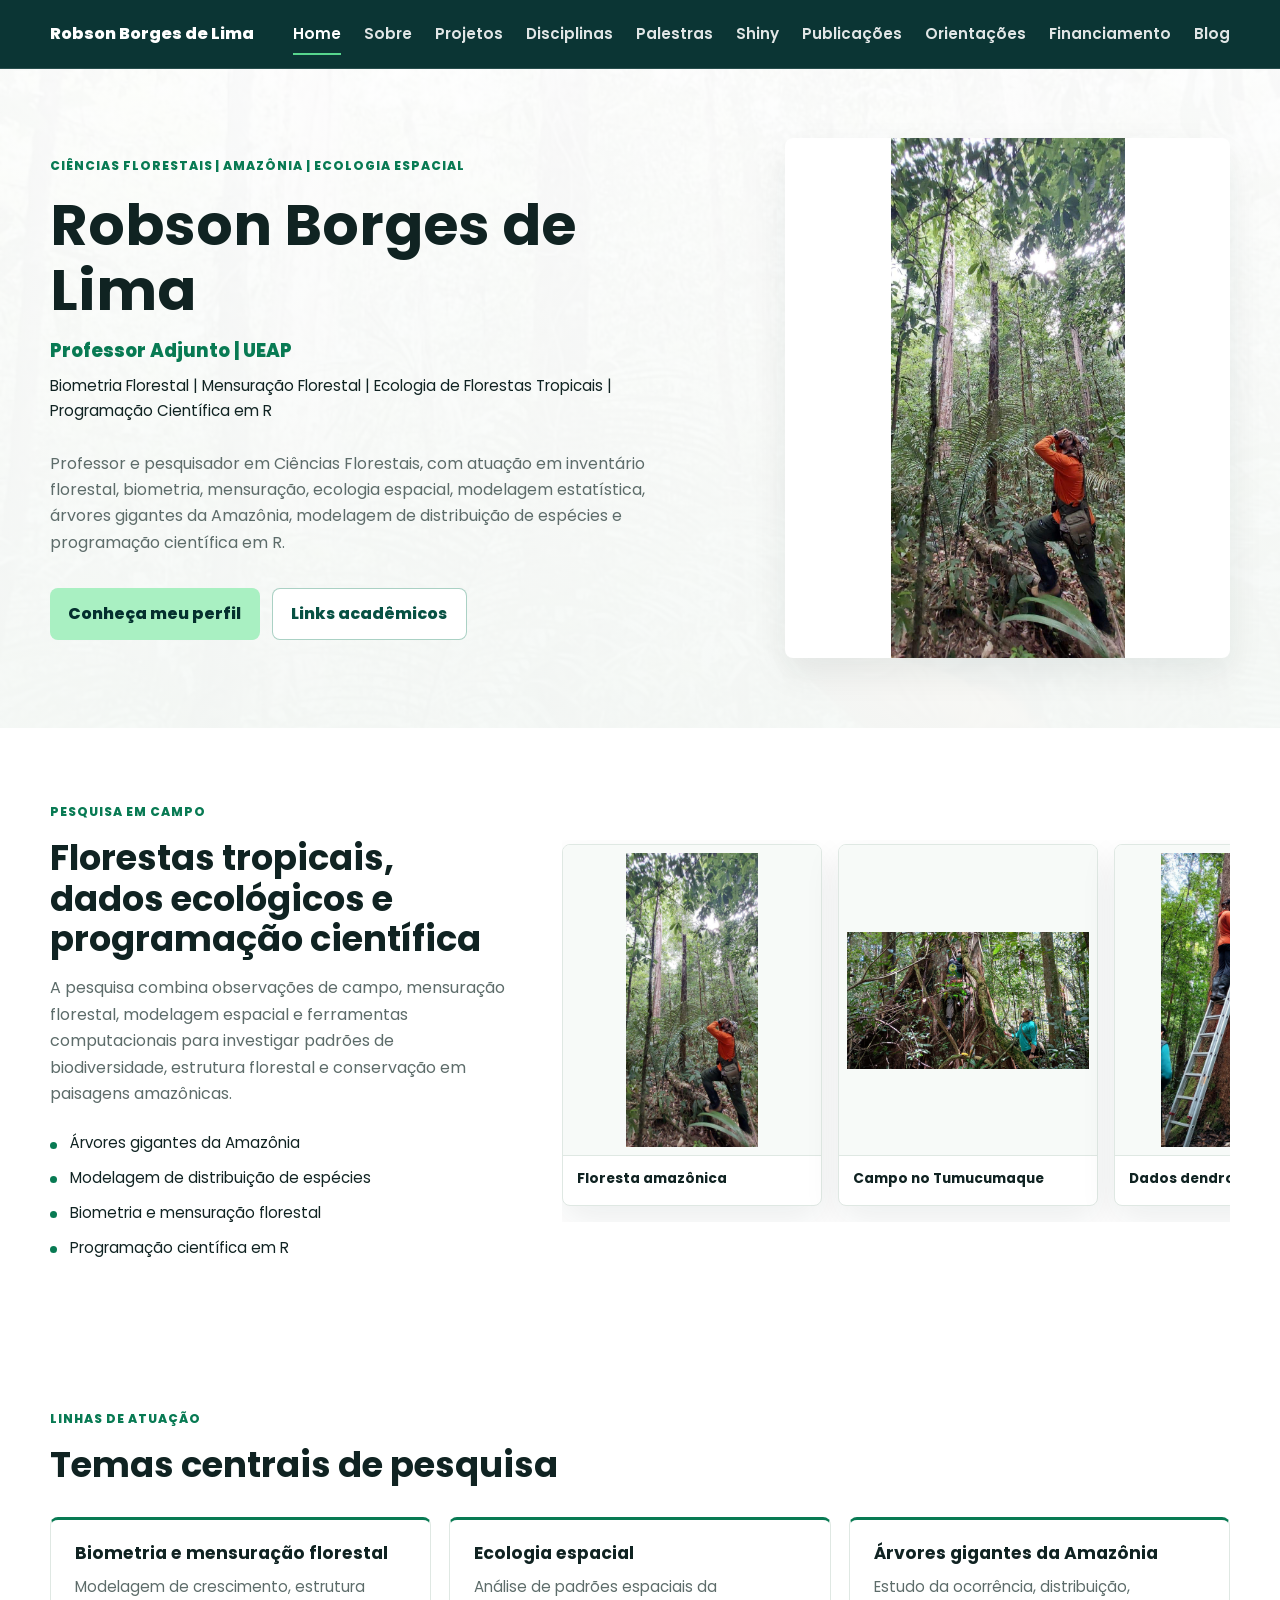
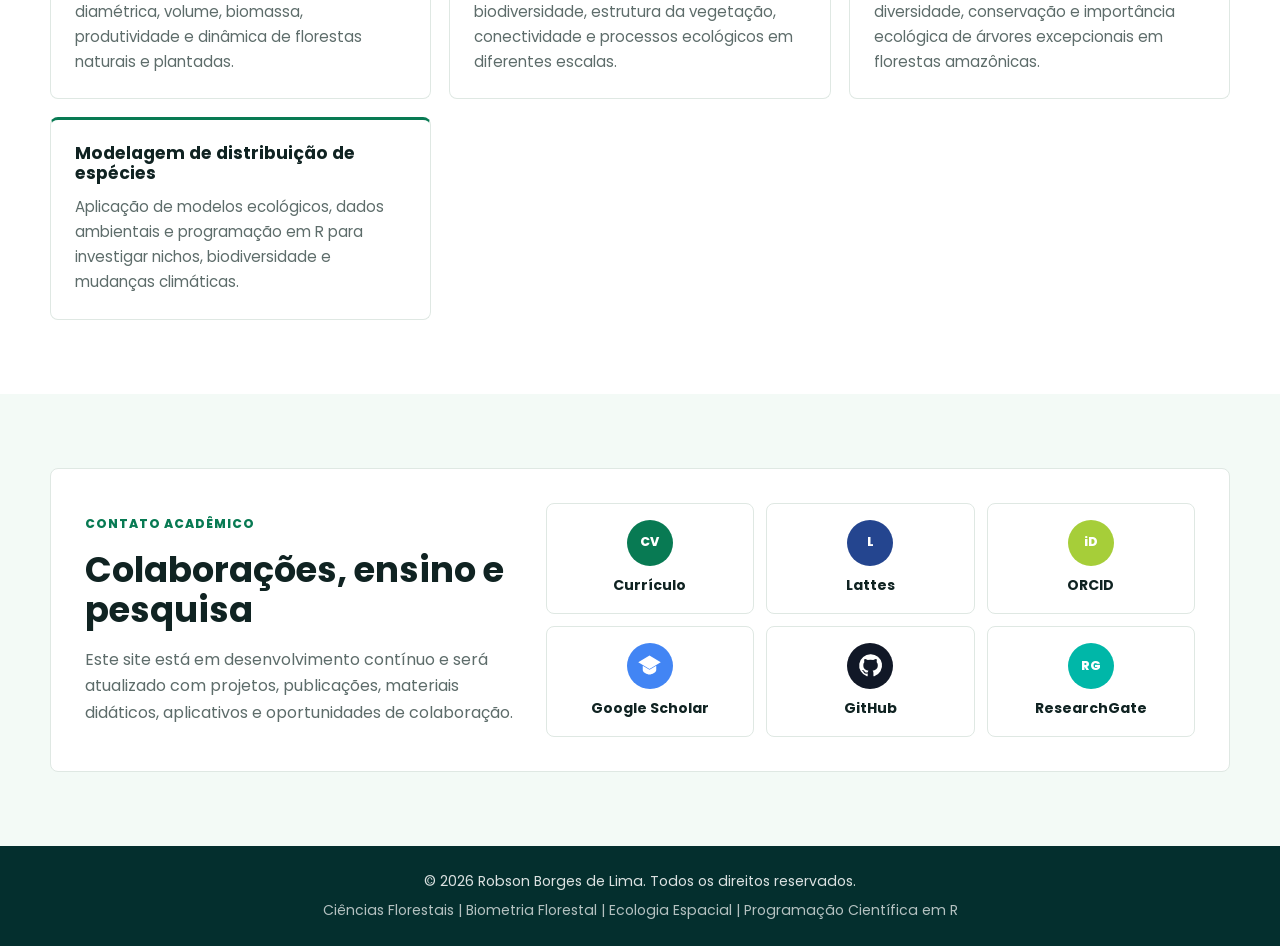
==== commit 5d00c3f0: "Add blog and move selected publications" ====
--- a/index.html
+++ b/index.html
@@ -8,7 +8,7 @@
   <link rel="preconnect" href="https://fonts.googleapis.com" />
   <link rel="preconnect" href="https://fonts.gstatic.com" crossorigin />
   <link href="https://fonts.googleapis.com/css2?family=Poppins:wght@400;500;600;700;800&display=swap" rel="stylesheet" />
-  <link rel="stylesheet" href="assets/css/style.css?v=20260628-3" />
+  <link rel="stylesheet" href="assets/css/style.css?v=20260628-5" />
 </head>
 
 <body>
@@ -32,7 +32,7 @@
         <li><a href="publicacoes.html">Publicações</a></li>
         <li><a href="orientacoes.html">Orientações</a></li>
         <li><a href="financiamento.html">Financiamento</a></li>
-        <li><a href="cv.html">CV</a></li>
+        <li><a href="blog.html">Blog</a></li>
       </ul>
     </nav>
   </header>
@@ -148,7 +148,7 @@
         </div>
 
         <div class="academic-mini-grid" aria-label="Links acadêmicos">
-          <a href="cv.html" class="academic-mini-card">
+          <a href="https://lattes.cnpq.br/4180291284433803" class="academic-mini-card" target="_blank" rel="noopener noreferrer">
             <span class="brand-icon cv-icon">CV</span>
             <strong>Currículo</strong>
           </a>
--- a/assets/css/style.css
+++ b/assets/css/style.css
@@ -519,6 +519,232 @@
   background: var(--white);
 }
 
+.page-intro {
+  padding: 138px 0 74px;
+  background:
+    linear-gradient(180deg, rgba(255, 255, 255, 0.96), rgba(247, 250, 248, 0.98)),
+    url("../img/hero/hero-amazon.jpg");
+  background-position: center;
+  background-size: cover;
+}
+
+.page-intro-grid {
+  display: grid;
+  grid-template-columns: minmax(0, 1.05fr) minmax(300px, 0.75fr);
+  gap: 74px;
+  align-items: center;
+}
+
+.page-intro h1 {
+  max-width: 820px;
+  margin-bottom: 1.1rem;
+  font-size: clamp(2.15rem, 4.2vw, 3.35rem);
+}
+
+.page-intro p:last-child {
+  max-width: 780px;
+}
+
+.page-intro-photo {
+  margin: 0;
+}
+
+.page-intro-photo img {
+  width: 100%;
+  height: min(46vw, 390px);
+  object-fit: cover;
+  border-radius: 8px;
+  box-shadow: var(--shadow-soft);
+}
+
+.project-list {
+  display: grid;
+  gap: 24px;
+}
+
+.project-feature {
+  padding: 32px;
+  border: 1px solid var(--line);
+  border-radius: 8px;
+  background: var(--white);
+  box-shadow: var(--shadow-soft);
+}
+
+.project-meta {
+  display: flex;
+  flex-wrap: wrap;
+  gap: 8px;
+  margin-bottom: 18px;
+}
+
+.project-meta span,
+.project-card span,
+.publication-item span {
+  display: inline-flex;
+  width: fit-content;
+  align-items: center;
+  min-height: 28px;
+  padding: 4px 9px;
+  border-radius: 999px;
+  color: var(--green-800);
+  background: var(--green-100);
+  font-size: 0.73rem;
+  font-weight: 800;
+  letter-spacing: 0.02em;
+}
+
+.project-feature h3 {
+  max-width: 980px;
+  margin-bottom: 1rem;
+  font-size: clamp(1.35rem, 2.5vw, 2rem);
+}
+
+.project-feature p {
+  max-width: 1040px;
+}
+
+.project-points {
+  display: grid;
+  gap: 8px;
+  margin: 18px 0 0;
+  padding-left: 1.1rem;
+}
+
+.project-points li {
+  color: var(--muted);
+}
+
+.project-points li::marker {
+  color: var(--green-700);
+}
+
+.project-card-grid {
+  display: grid;
+  grid-template-columns: repeat(2, minmax(0, 1fr));
+  gap: 20px;
+}
+
+.project-card {
+  display: grid;
+  grid-template-columns: 190px minmax(0, 1fr);
+  gap: 20px;
+  overflow: hidden;
+  padding: 16px;
+  border: 1px solid var(--line);
+  border-radius: 8px;
+  background: var(--white);
+  box-shadow: var(--shadow-soft);
+}
+
+.project-card img {
+  width: 100%;
+  height: 100%;
+  min-height: 180px;
+  object-fit: cover;
+  border-radius: 6px;
+}
+
+.project-card h3 {
+  margin: 12px 0 10px;
+}
+
+.project-card p {
+  margin-bottom: 0;
+  font-size: 0.94rem;
+}
+
+.publication-list {
+  display: grid;
+  gap: 14px;
+}
+
+.publication-item {
+  padding: 24px;
+  border: 1px solid var(--line);
+  border-radius: 8px;
+  background: var(--white);
+}
+
+.publication-item h3 {
+  margin: 12px 0 8px;
+  font-size: 1.05rem;
+}
+
+.publication-item p {
+  margin-bottom: 14px;
+  font-size: 0.9rem;
+}
+
+.publication-actions {
+  display: flex;
+  flex-wrap: wrap;
+  gap: 10px;
+}
+
+.publication-actions a {
+  display: inline-flex;
+  align-items: center;
+  justify-content: center;
+  min-height: 34px;
+  padding: 6px 12px;
+  border: 1px solid rgba(8, 122, 83, 0.34);
+  border-radius: 7px;
+  color: var(--green-800);
+  font-size: 0.82rem;
+  font-weight: 800;
+  transition: background 180ms ease, transform 180ms ease;
+}
+
+.publication-actions a:hover {
+  transform: translateY(-2px);
+  background: var(--green-100);
+}
+
+.publication-item p a {
+  color: var(--green-800);
+  font-weight: 700;
+  text-decoration: underline;
+  text-decoration-thickness: 1px;
+  text-underline-offset: 3px;
+}
+
+.blog-card-grid {
+  display: grid;
+  grid-template-columns: repeat(3, minmax(0, 1fr));
+  gap: 20px;
+}
+
+.blog-card {
+  min-height: 100%;
+  padding: 26px;
+  border: 1px solid var(--line);
+  border-radius: 8px;
+  background: var(--white);
+  box-shadow: var(--shadow-soft);
+}
+
+.blog-card span {
+  display: inline-flex;
+  width: fit-content;
+  min-height: 28px;
+  align-items: center;
+  padding: 4px 9px;
+  border-radius: 999px;
+  color: var(--green-800);
+  background: var(--green-100);
+  font-size: 0.73rem;
+  font-weight: 800;
+}
+
+.blog-card h3 {
+  margin: 18px 0 10px;
+}
+
+.blog-card p {
+  margin-bottom: 0;
+  font-size: 0.94rem;
+}
+
 .about-hero-grid {
   display: grid;
   grid-template-columns: minmax(0, 1.14fr) minmax(280px, 0.74fr);
@@ -843,6 +1069,7 @@
   .about-hero-grid,
   .home-profile-grid,
   .field-grid,
+  .page-intro-grid,
   .collaboration-box {
     grid-template-columns: 1fr;
     gap: 34px;
@@ -864,8 +1091,18 @@
   .quick-grid,
   .research-grid,
   .about-panel-grid,
+  .project-card-grid,
+  .blog-card-grid,
   .academic-mini-grid {
     grid-template-columns: repeat(2, minmax(0, 1fr));
+  }
+
+  .project-card {
+    grid-template-columns: 1fr;
+  }
+
+  .project-card img {
+    height: 220px;
   }
 
   .academic-links-box {
@@ -902,6 +1139,10 @@
     padding: 118px 0 58px;
   }
 
+  .page-intro {
+    padding: 112px 0 58px;
+  }
+
   .hero-home {
     min-height: 78vh;
     padding-bottom: 64px;
@@ -919,11 +1160,18 @@
   .quick-grid,
   .research-grid,
   .about-panel-grid,
+  .project-card-grid,
+  .blog-card-grid,
   .academic-mini-grid,
   .academic-links-box {
     grid-template-columns: 1fr;
   }
 
+  .project-feature,
+  .publication-item {
+    padding: 22px;
+  }
+
   .field-grid {
     grid-template-columns: 1fr;
   }
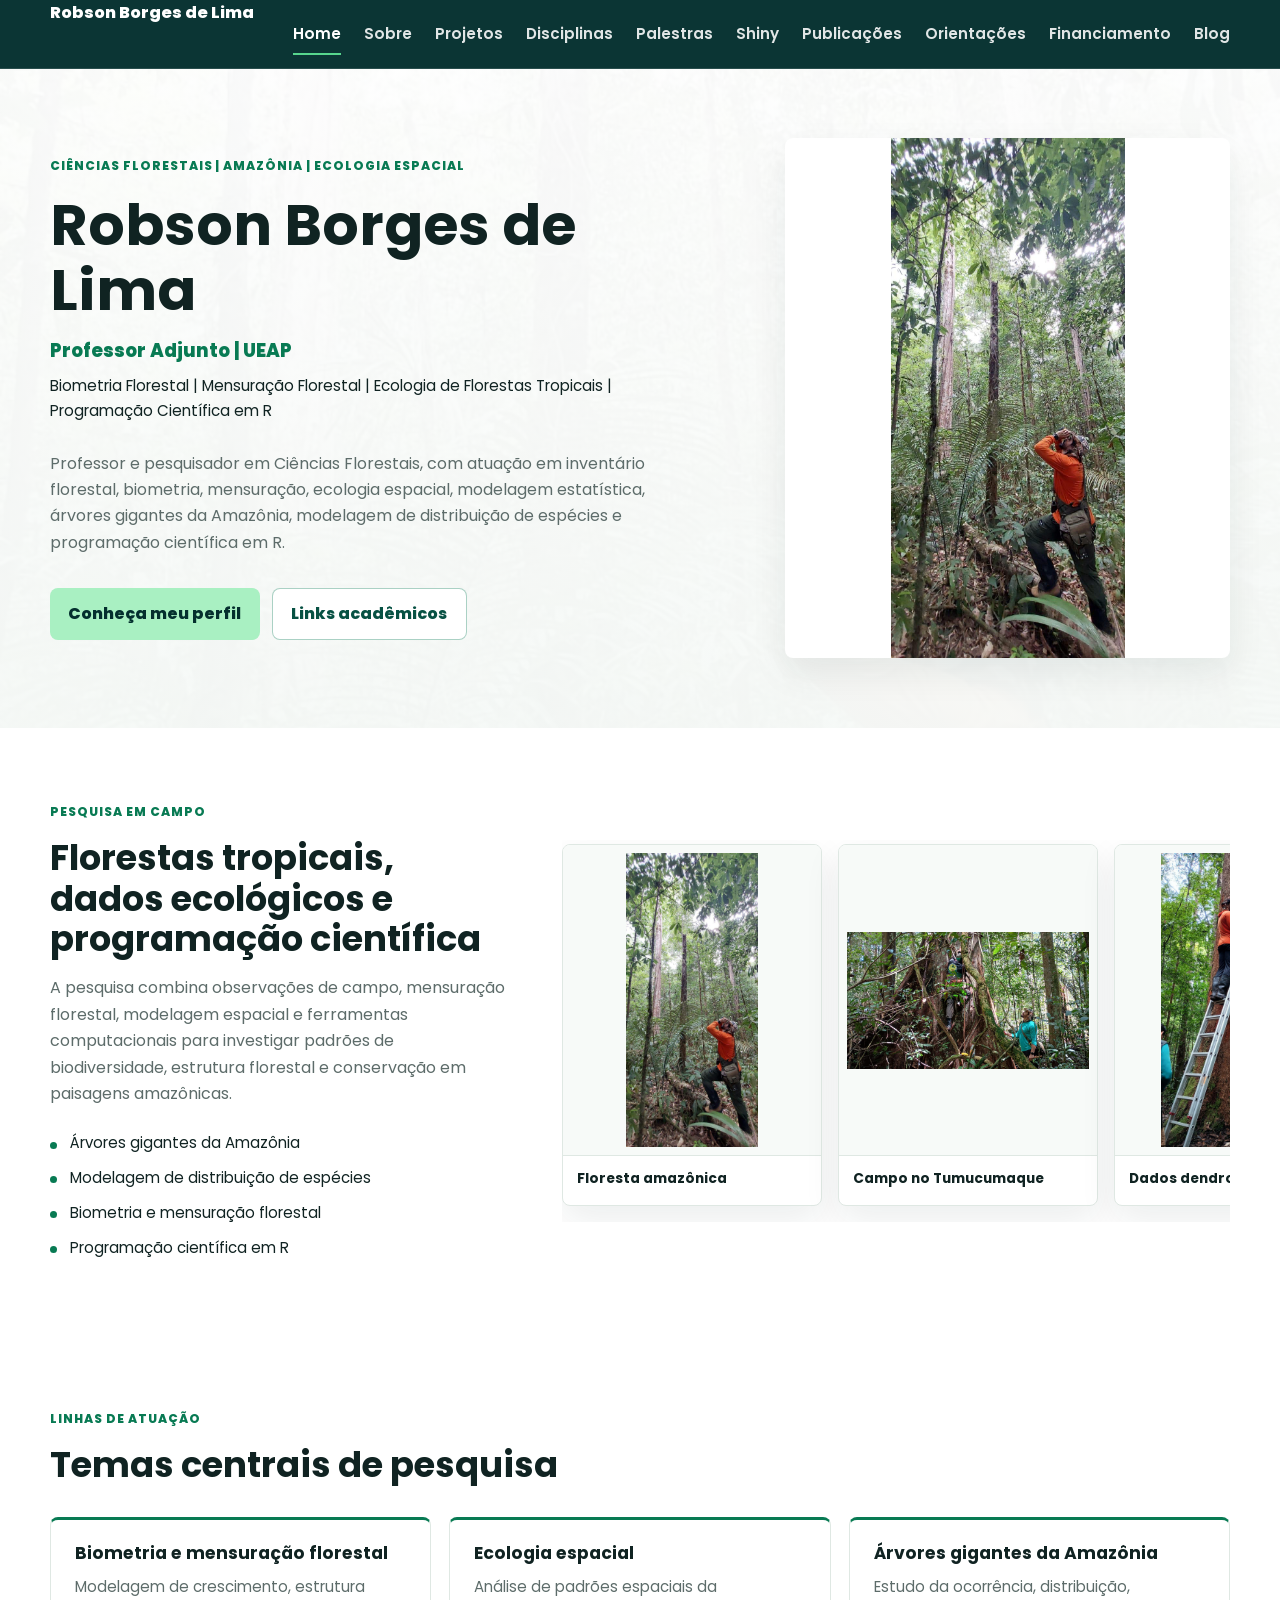
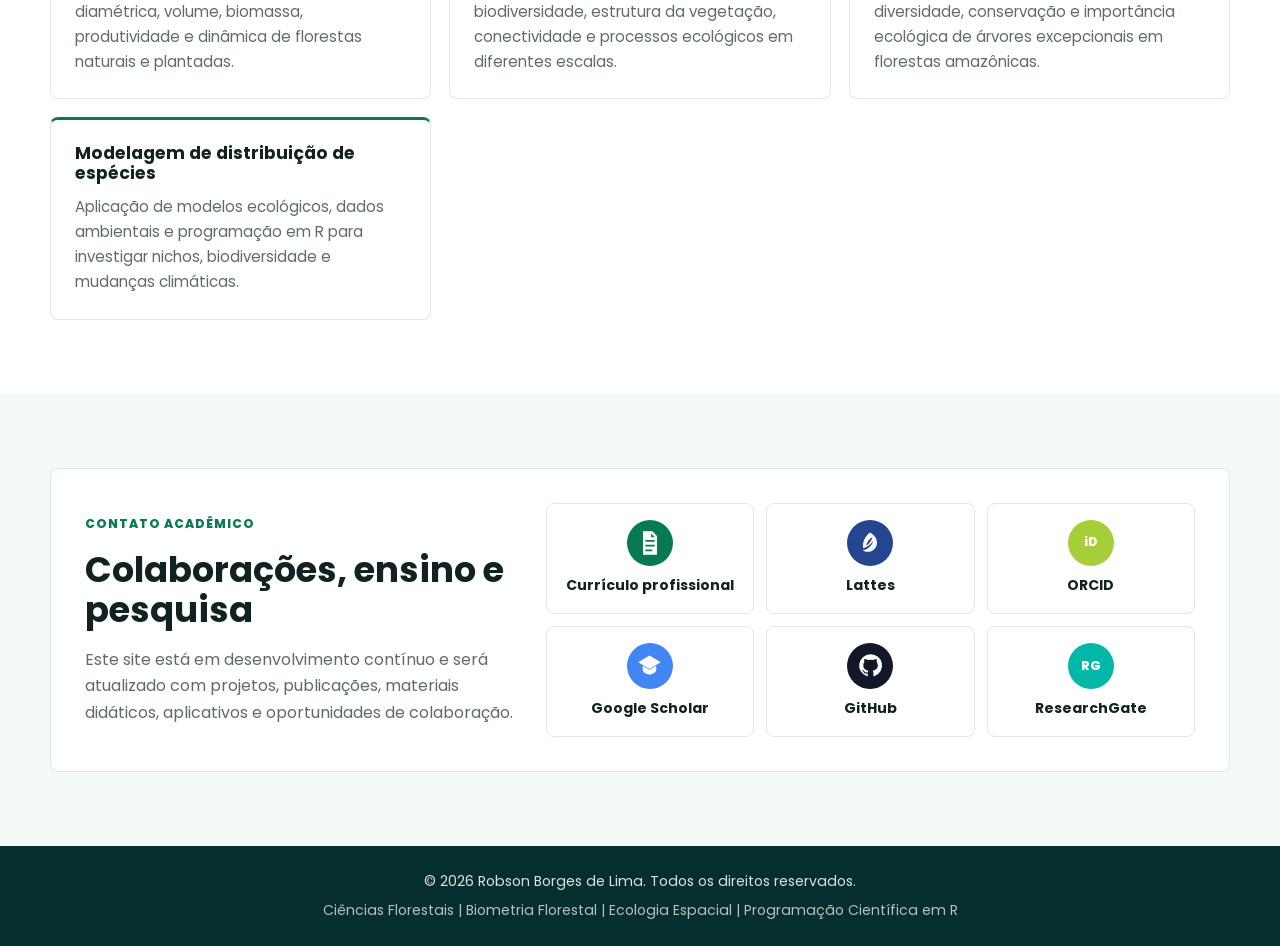
==== commit 3a47edb7: "Update academic profile and contact sections" ====
--- a/index.html
+++ b/index.html
@@ -8,7 +8,7 @@
   <link rel="preconnect" href="https://fonts.googleapis.com" />
   <link rel="preconnect" href="https://fonts.gstatic.com" crossorigin />
   <link href="https://fonts.googleapis.com/css2?family=Poppins:wght@400;500;600;700;800&display=swap" rel="stylesheet" />
-  <link rel="stylesheet" href="assets/css/style.css?v=20260628-5" />
+  <link rel="stylesheet" href="assets/css/style.css?v=20260628-6" />
 </head>
 
 <body>
@@ -148,12 +148,16 @@
         </div>
 
         <div class="academic-mini-grid" aria-label="Links acadêmicos">
+          <a href="curriculo-profissional.html" class="academic-mini-card">
+            <span class="brand-icon cv-icon" aria-hidden="true">
+              <svg viewBox="0 0 24 24"><path d="M6 2h8l4 4v16H6V2Zm7 1.8V7h3.2L13 3.8ZM8 11h8V9.5H8V11Zm0 4h8v-1.5H8V15Zm0 4h6v-1.5H8V19Z" /></svg>
+            </span>
+            <strong>Currículo profissional</strong>
+          </a>
           <a href="https://lattes.cnpq.br/4180291284433803" class="academic-mini-card" target="_blank" rel="noopener noreferrer">
-            <span class="brand-icon cv-icon">CV</span>
-            <strong>Currículo</strong>
-          </a>
-          <a href="https://lattes.cnpq.br/4180291284433803" class="academic-mini-card" target="_blank" rel="noopener noreferrer">
-            <span class="brand-icon lattes-icon">L</span>
+            <span class="brand-icon lattes-icon" aria-hidden="true">
+              <svg viewBox="0 0 24 24"><path d="M12 3c3.7 2.2 6 5.3 6 8.7 0 4.3-3.6 7.8-8 7.8-1.5 0-2.9-.4-4.1-1.1 1.3-.2 2.8-.8 4.3-1.8 2.5-1.7 4-4 4.4-6.6-1.7 2.9-4.5 5.1-8.4 6.5C6 15.8 6 15.1 6 14.4 6 9.8 8.4 5.9 12 3Zm2.2 3.8c-1.3.7-2.5 1.8-3.6 3.2-1 1.3-1.7 2.8-2 4.4 1.3-.8 2.4-1.8 3.4-3.1 1-1.4 1.8-2.9 2.2-4.5Z" /></svg>
+            </span>
             <strong>Lattes</strong>
           </a>
           <a href="https://orcid.org/0000-0001-5915-4045" class="academic-mini-card" target="_blank" rel="noopener noreferrer">
--- a/assets/css/style.css
+++ b/assets/css/style.css
@@ -115,7 +115,7 @@
   height: 68px;
   margin-inline: auto;
   display: flex;
-  align-items: center;
+  align-items: flex-start;
   justify-content: space-between;
   gap: 24px;
 }
@@ -745,6 +745,42 @@
   font-size: 0.94rem;
 }
 
+.institutional-grid {
+  display: grid;
+  grid-template-columns: repeat(2, minmax(0, 1fr));
+  gap: 22px;
+}
+
+.institutional-card {
+  padding: 28px;
+  border: 1px solid var(--line);
+  border-radius: 8px;
+  background: var(--white);
+  box-shadow: var(--shadow-soft);
+}
+
+.institutional-card span {
+  display: inline-flex;
+  width: fit-content;
+  min-height: 28px;
+  align-items: center;
+  padding: 4px 9px;
+  border-radius: 999px;
+  color: var(--green-800);
+  background: var(--green-100);
+  font-size: 0.73rem;
+  font-weight: 800;
+}
+
+.institutional-card h2 {
+  margin-top: 18px;
+  font-size: clamp(1.25rem, 2.3vw, 1.65rem);
+}
+
+.institutional-card p {
+  margin-bottom: 0;
+}
+
 .about-hero-grid {
   display: grid;
   grid-template-columns: minmax(0, 1.14fr) minmax(280px, 0.74fr);
@@ -903,7 +939,7 @@
 
 .academic-links-box {
   display: grid;
-  grid-template-columns: 1.18fr repeat(5, minmax(0, 1fr));
+  grid-template-columns: 1.2fr repeat(6, minmax(0, 1fr));
   overflow: hidden;
   border: 1px solid var(--line);
   border-radius: 8px;
@@ -913,15 +949,23 @@
 
 .academic-links-title {
   display: flex;
-  align-items: center;
+  flex-direction: column;
+  align-items: center;
+  justify-content: center;
   padding: 26px 28px;
   border-right: 1px solid var(--line);
 }
 
 .academic-links-title h2 {
   position: relative;
+  margin: 0 0 20px;
+  font-size: 1.32rem;
+}
+
+.academic-links-title p {
   margin: 0;
-  font-size: 1.32rem;
+  color: var(--muted);
+  font-size: 0.86rem;
 }
 
 .academic-link-card {
@@ -989,6 +1033,13 @@
 
 .cv-icon {
   background: var(--green-700);
+}
+
+.cv-icon svg,
+.lattes-icon svg {
+  width: 28px;
+  height: 28px;
+  fill: currentColor;
 }
 
 .site-footer {
@@ -1093,6 +1144,7 @@
   .about-panel-grid,
   .project-card-grid,
   .blog-card-grid,
+  .institutional-grid,
   .academic-mini-grid {
     grid-template-columns: repeat(2, minmax(0, 1fr));
   }
@@ -1162,6 +1214,7 @@
   .about-panel-grid,
   .project-card-grid,
   .blog-card-grid,
+  .institutional-grid,
   .academic-mini-grid,
   .academic-links-box {
     grid-template-columns: 1fr;
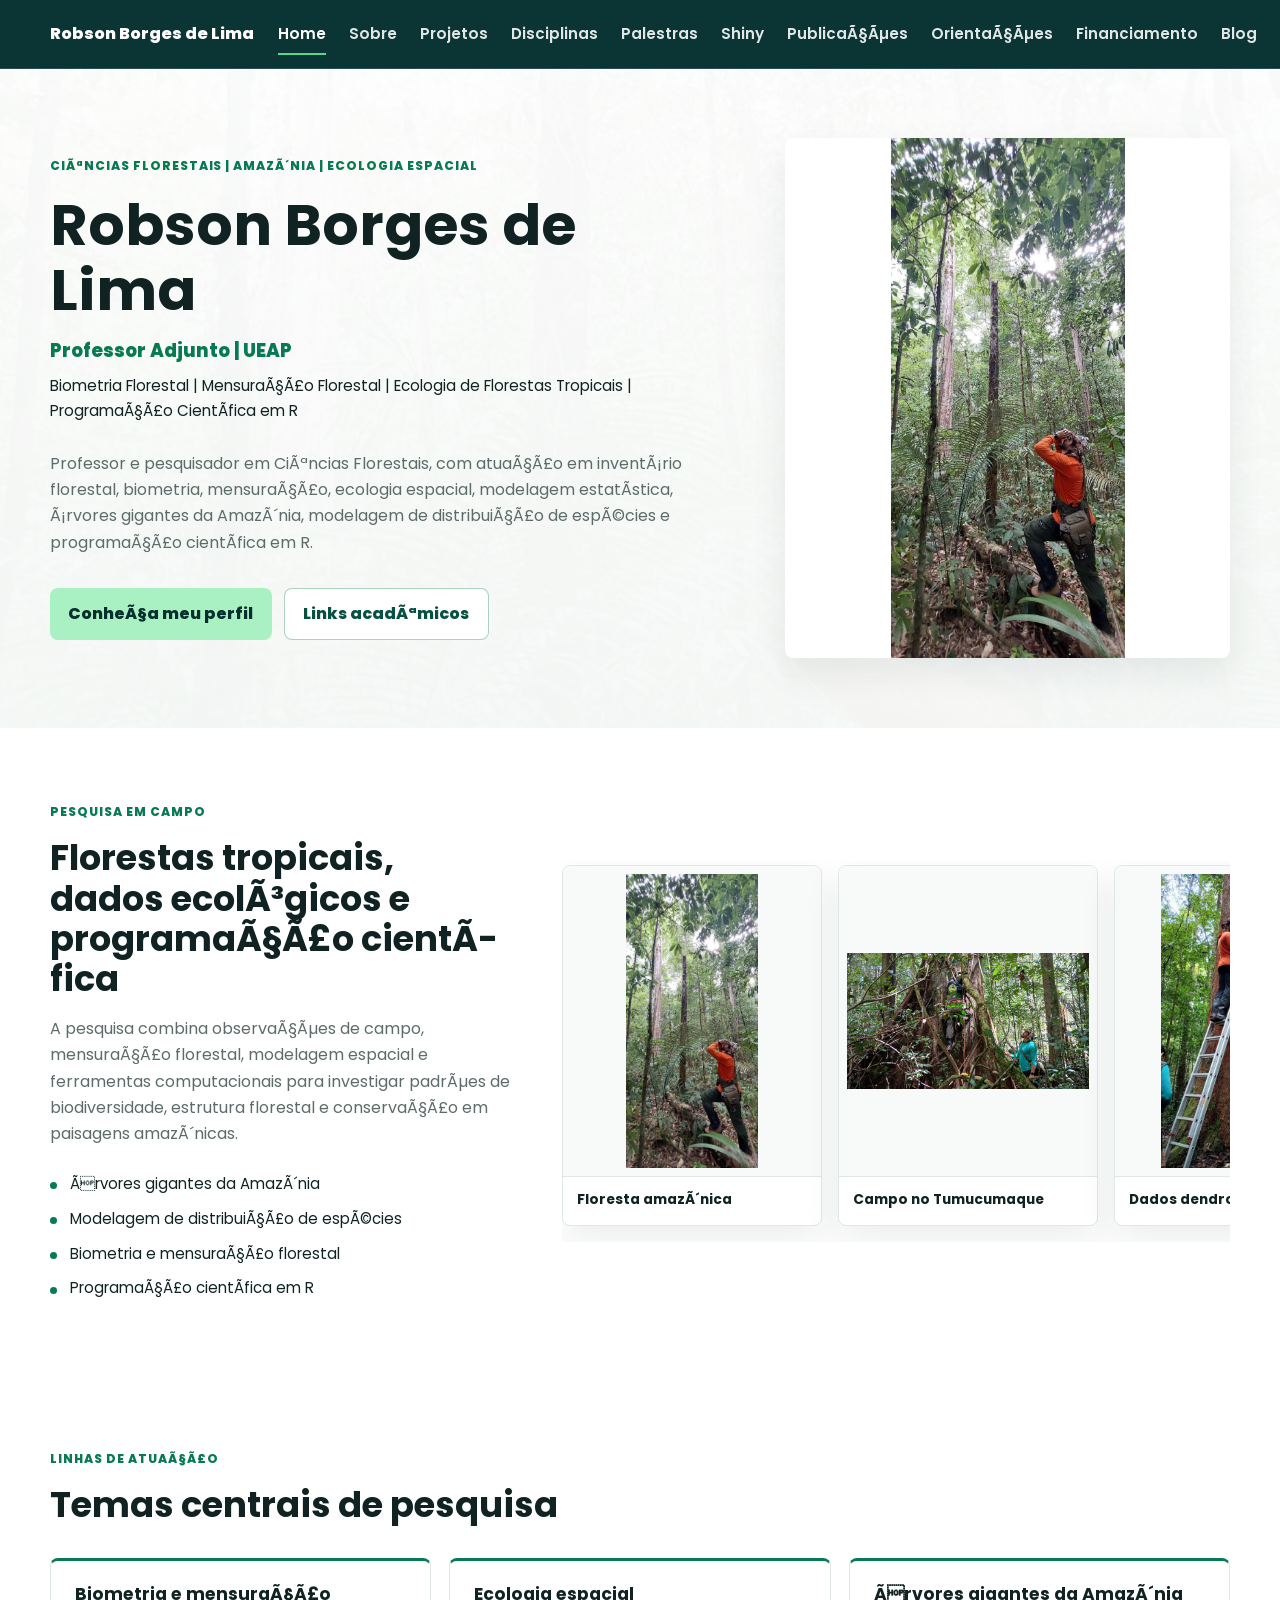
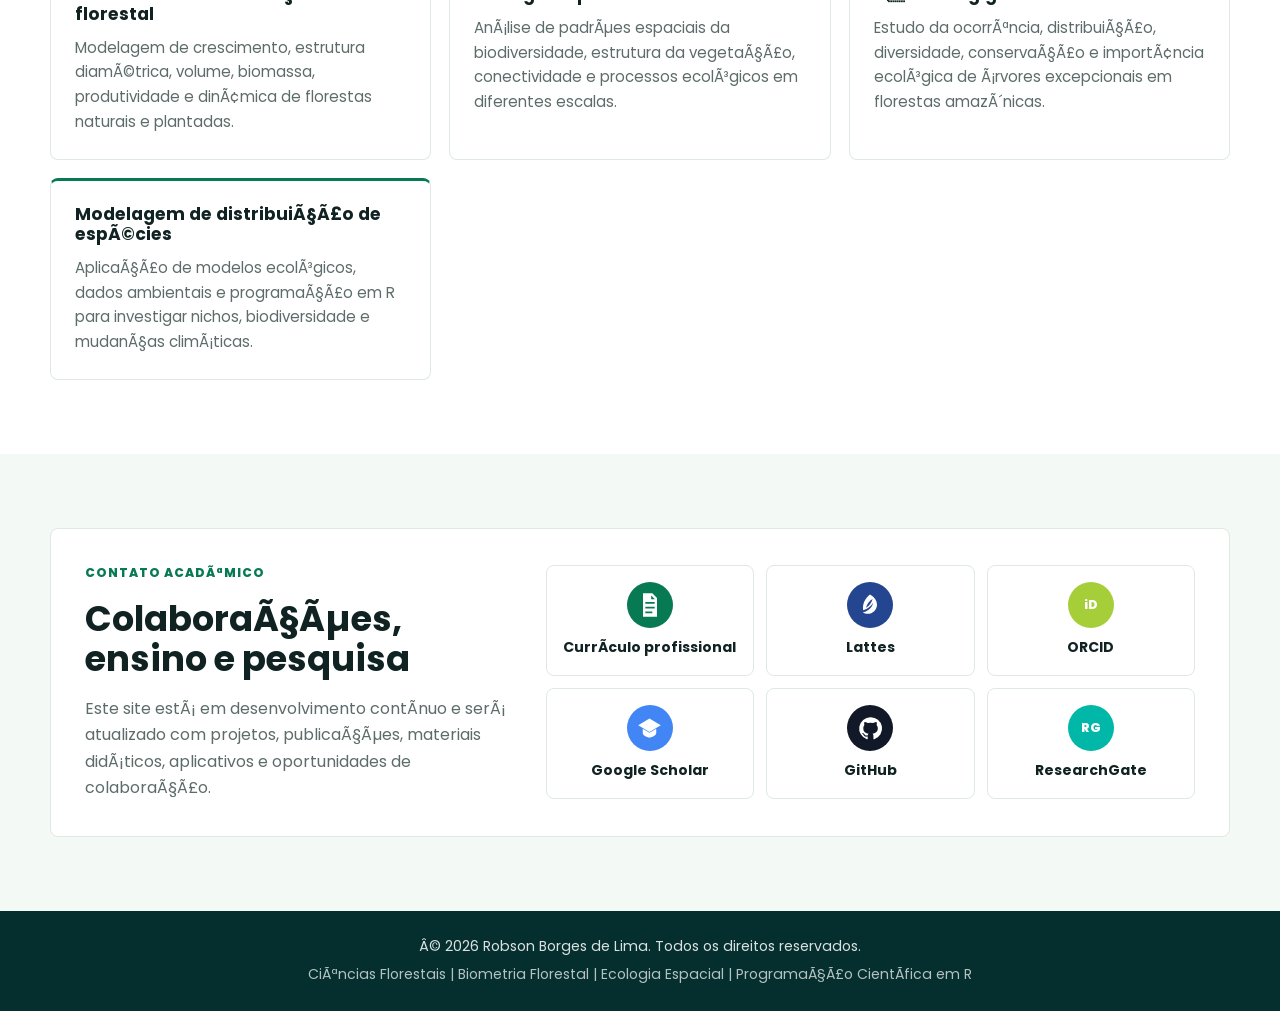
==== commit ed2a4a02: "Develop disciplines page and link repositories" ====
--- a/index.html
+++ b/index.html
@@ -1,20 +1,20 @@
-<!DOCTYPE html>
+﻿<!DOCTYPE html>
 <html lang="pt-BR">
 <head>
   <meta charset="UTF-8" />
   <meta name="viewport" content="width=device-width, initial-scale=1.0" />
-  <title>Robson Borges de Lima | Ciências Florestais</title>
-  <meta name="description" content="Site acadêmico de Robson Borges de Lima, professor e pesquisador em Ciências Florestais, Biometria Florestal, Mensuração Florestal, Ecologia Espacial e Programação Científica em R." />
+  <title>Robson Borges de Lima | CiÃªncias Florestais</title>
+  <meta name="description" content="Site acadÃªmico de Robson Borges de Lima, professor e pesquisador em CiÃªncias Florestais, Biometria Florestal, MensuraÃ§Ã£o Florestal, Ecologia Espacial e ProgramaÃ§Ã£o CientÃ­fica em R." />
   <link rel="preconnect" href="https://fonts.googleapis.com" />
   <link rel="preconnect" href="https://fonts.gstatic.com" crossorigin />
   <link href="https://fonts.googleapis.com/css2?family=Poppins:wght@400;500;600;700;800&display=swap" rel="stylesheet" />
-  <link rel="stylesheet" href="assets/css/style.css?v=20260628-6" />
+  <link rel="stylesheet" href="assets/css/style.css?v=20260628-7" />
 </head>
 
 <body>
   <header class="site-header">
     <nav class="navbar" aria-label="Menu principal">
-      <a href="index.html" class="logo" aria-label="Página inicial">Robson Borges de Lima</a>
+      <a href="index.html" class="logo" aria-label="PÃ¡gina inicial">Robson Borges de Lima</a>
 
       <button class="menu-toggle" type="button" aria-label="Abrir menu" aria-expanded="false" aria-controls="primary-menu">
         <span></span>
@@ -29,8 +29,8 @@
         <li><a href="disciplinas.html">Disciplinas</a></li>
         <li><a href="palestras.html">Palestras</a></li>
         <li><a href="shiny.html">Shiny</a></li>
-        <li><a href="publicacoes.html">Publicações</a></li>
-        <li><a href="orientacoes.html">Orientações</a></li>
+        <li><a href="publicacoes.html">PublicaÃ§Ãµes</a></li>
+        <li><a href="orientacoes.html">OrientaÃ§Ãµes</a></li>
         <li><a href="financiamento.html">Financiamento</a></li>
         <li><a href="blog.html">Blog</a></li>
       </ul>
@@ -41,21 +41,21 @@
     <section class="home-profile">
       <div class="container home-profile-grid">
         <div class="home-profile-copy">
-          <p class="section-kicker">Ciências Florestais | Amazônia | Ecologia Espacial</p>
+          <p class="section-kicker">CiÃªncias Florestais | AmazÃ´nia | Ecologia Espacial</p>
           <h1>Robson Borges de Lima</h1>
           <p class="role">Professor Adjunto | UEAP</p>
-          <p class="academic-tags">Biometria Florestal | Mensuração Florestal | Ecologia de Florestas Tropicais | Programação Científica em R</p>
+          <p class="academic-tags">Biometria Florestal | MensuraÃ§Ã£o Florestal | Ecologia de Florestas Tropicais | ProgramaÃ§Ã£o CientÃ­fica em R</p>
           <p>
-            Professor e pesquisador em Ciências Florestais, com atuação em inventário florestal, biometria, mensuração, ecologia espacial, modelagem estatística, árvores gigantes da Amazônia, modelagem de distribuição de espécies e programação científica em R.
+            Professor e pesquisador em CiÃªncias Florestais, com atuaÃ§Ã£o em inventÃ¡rio florestal, biometria, mensuraÃ§Ã£o, ecologia espacial, modelagem estatÃ­stica, Ã¡rvores gigantes da AmazÃ´nia, modelagem de distribuiÃ§Ã£o de espÃ©cies e programaÃ§Ã£o cientÃ­fica em R.
           </p>
           <div class="hero-actions">
-            <a href="sobre.html" class="button button-primary">Conheça meu perfil</a>
-            <a href="#links-academicos" class="button button-outline-dark">Links acadêmicos</a>
+            <a href="sobre.html" class="button button-primary">ConheÃ§a meu perfil</a>
+            <a href="#links-academicos" class="button button-outline-dark">Links acadÃªmicos</a>
           </div>
         </div>
 
         <figure class="home-profile-photo">
-          <img src="assets/img/hero/hero-amazon.jpg" alt="Robson Borges de Lima observando árvores em floresta amazônica" />
+          <img src="assets/img/hero/hero-amazon.jpg" alt="Robson Borges de Lima observando Ã¡rvores em floresta amazÃ´nica" />
         </figure>
       </div>
     </section>
@@ -64,46 +64,46 @@
       <div class="container field-grid">
         <div class="field-copy">
           <p class="section-kicker">Pesquisa em campo</p>
-          <h2>Florestas tropicais, dados ecológicos e programação científica</h2>
+          <h2>Florestas tropicais, dados ecolÃ³gicos e programaÃ§Ã£o cientÃ­fica</h2>
           <p>
-            A pesquisa combina observações de campo, mensuração florestal, modelagem espacial e ferramentas computacionais para investigar padrões de biodiversidade, estrutura florestal e conservação em paisagens amazônicas.
+            A pesquisa combina observaÃ§Ãµes de campo, mensuraÃ§Ã£o florestal, modelagem espacial e ferramentas computacionais para investigar padrÃµes de biodiversidade, estrutura florestal e conservaÃ§Ã£o em paisagens amazÃ´nicas.
           </p>
           <div class="feature-list">
-            <span>Árvores gigantes da Amazônia</span>
-            <span>Modelagem de distribuição de espécies</span>
-            <span>Biometria e mensuração florestal</span>
-            <span>Programação científica em R</span>
+            <span>Ãrvores gigantes da AmazÃ´nia</span>
+            <span>Modelagem de distribuiÃ§Ã£o de espÃ©cies</span>
+            <span>Biometria e mensuraÃ§Ã£o florestal</span>
+            <span>ProgramaÃ§Ã£o cientÃ­fica em R</span>
           </div>
         </div>
 
         <div class="field-gallery" aria-label="Galeria de imagens de atividades de pesquisa em campo">
           <figure>
-            <img src="assets/img/hero/hero-amazon.jpg" alt="Robson Borges de Lima observando árvores em floresta amazônica" />
-            <figcaption>Floresta amazônica</figcaption>
-          </figure>
-          <figure>
-            <img src="assets/img/fieldwork/campo-tumucumaque.jpg" alt="Pesquisa de campo em área de floresta tropical" />
+            <img src="assets/img/hero/hero-amazon.jpg" alt="Robson Borges de Lima observando Ã¡rvores em floresta amazÃ´nica" />
+            <figcaption>Floresta amazÃ´nica</figcaption>
+          </figure>
+          <figure>
+            <img src="assets/img/fieldwork/campo-tumucumaque.jpg" alt="Pesquisa de campo em Ã¡rea de floresta tropical" />
             <figcaption>Campo no Tumucumaque</figcaption>
           </figure>
           <figure>
-            <img src="assets/img/fieldwork/dados-dendrometros.jpg" alt="Coleta de dados dendrométricos" />
-            <figcaption>Dados dendrométricos</figcaption>
-          </figure>
-          <figure>
-            <img src="assets/img/gallery/medindo%20dap.jpg" alt="Mensuração de diâmetro de árvore em campo" />
-            <figcaption>Mensuração florestal</figcaption>
+            <img src="assets/img/fieldwork/dados-dendrometros.jpg" alt="Coleta de dados dendromÃ©tricos" />
+            <figcaption>Dados dendromÃ©tricos</figcaption>
+          </figure>
+          <figure>
+            <img src="assets/img/gallery/medindo%20dap.jpg" alt="MensuraÃ§Ã£o de diÃ¢metro de Ã¡rvore em campo" />
+            <figcaption>MensuraÃ§Ã£o florestal</figcaption>
           </figure>
           <figure>
             <img src="assets/img/gallery/voando%20drone.jpg" alt="Atividade de campo com drone" />
             <figcaption>Geotecnologias</figcaption>
           </figure>
           <figure>
-            <img src="assets/img/fieldwork/gigante-caida.jpg" alt="Árvore gigante caída em floresta amazônica" />
-            <figcaption>Árvores gigantes</figcaption>
-          </figure>
-          <figure>
-            <img src="assets/img/expeditions/exp-4.jpg" alt="Expedição de pesquisa em floresta tropical" />
-            <figcaption>Expedições científicas</figcaption>
+            <img src="assets/img/fieldwork/gigante-caida.jpg" alt="Ãrvore gigante caÃ­da em floresta amazÃ´nica" />
+            <figcaption>Ãrvores gigantes</figcaption>
+          </figure>
+          <figure>
+            <img src="assets/img/expeditions/exp-4.jpg" alt="ExpediÃ§Ã£o de pesquisa em floresta tropical" />
+            <figcaption>ExpediÃ§Ãµes cientÃ­ficas</figcaption>
           </figure>
         </div>
       </div>
@@ -112,26 +112,26 @@
     <section class="section section-white">
       <div class="container">
         <div class="section-heading">
-          <p class="section-kicker">Linhas de atuação</p>
+          <p class="section-kicker">Linhas de atuaÃ§Ã£o</p>
           <h2>Temas centrais de pesquisa</h2>
         </div>
 
         <div class="research-grid">
           <article class="research-card">
-            <h3>Biometria e mensuração florestal</h3>
-            <p>Modelagem de crescimento, estrutura diamétrica, volume, biomassa, produtividade e dinâmica de florestas naturais e plantadas.</p>
+            <h3>Biometria e mensuraÃ§Ã£o florestal</h3>
+            <p>Modelagem de crescimento, estrutura diamÃ©trica, volume, biomassa, produtividade e dinÃ¢mica de florestas naturais e plantadas.</p>
           </article>
           <article class="research-card">
             <h3>Ecologia espacial</h3>
-            <p>Análise de padrões espaciais da biodiversidade, estrutura da vegetação, conectividade e processos ecológicos em diferentes escalas.</p>
-          </article>
-          <article class="research-card">
-            <h3>Árvores gigantes da Amazônia</h3>
-            <p>Estudo da ocorrência, distribuição, diversidade, conservação e importância ecológica de árvores excepcionais em florestas amazônicas.</p>
-          </article>
-          <article class="research-card">
-            <h3>Modelagem de distribuição de espécies</h3>
-            <p>Aplicação de modelos ecológicos, dados ambientais e programação em R para investigar nichos, biodiversidade e mudanças climáticas.</p>
+            <p>AnÃ¡lise de padrÃµes espaciais da biodiversidade, estrutura da vegetaÃ§Ã£o, conectividade e processos ecolÃ³gicos em diferentes escalas.</p>
+          </article>
+          <article class="research-card">
+            <h3>Ãrvores gigantes da AmazÃ´nia</h3>
+            <p>Estudo da ocorrÃªncia, distribuiÃ§Ã£o, diversidade, conservaÃ§Ã£o e importÃ¢ncia ecolÃ³gica de Ã¡rvores excepcionais em florestas amazÃ´nicas.</p>
+          </article>
+          <article class="research-card">
+            <h3>Modelagem de distribuiÃ§Ã£o de espÃ©cies</h3>
+            <p>AplicaÃ§Ã£o de modelos ecolÃ³gicos, dados ambientais e programaÃ§Ã£o em R para investigar nichos, biodiversidade e mudanÃ§as climÃ¡ticas.</p>
           </article>
         </div>
       </div>
@@ -140,19 +140,19 @@
     <section class="section collaboration-section" id="links-academicos">
       <div class="container collaboration-box">
         <div class="collaboration-copy">
-          <p class="section-kicker">Contato acadêmico</p>
-          <h2>Colaborações, ensino e pesquisa</h2>
+          <p class="section-kicker">Contato acadÃªmico</p>
+          <h2>ColaboraÃ§Ãµes, ensino e pesquisa</h2>
           <p>
-            Este site está em desenvolvimento contínuo e será atualizado com projetos, publicações, materiais didáticos, aplicativos e oportunidades de colaboração.
+            Este site estÃ¡ em desenvolvimento contÃ­nuo e serÃ¡ atualizado com projetos, publicaÃ§Ãµes, materiais didÃ¡ticos, aplicativos e oportunidades de colaboraÃ§Ã£o.
           </p>
         </div>
 
-        <div class="academic-mini-grid" aria-label="Links acadêmicos">
+        <div class="academic-mini-grid" aria-label="Links acadÃªmicos">
           <a href="curriculo-profissional.html" class="academic-mini-card">
             <span class="brand-icon cv-icon" aria-hidden="true">
               <svg viewBox="0 0 24 24"><path d="M6 2h8l4 4v16H6V2Zm7 1.8V7h3.2L13 3.8ZM8 11h8V9.5H8V11Zm0 4h8v-1.5H8V15Zm0 4h6v-1.5H8V19Z" /></svg>
             </span>
-            <strong>Currículo profissional</strong>
+            <strong>CurrÃ­culo profissional</strong>
           </a>
           <a href="https://lattes.cnpq.br/4180291284433803" class="academic-mini-card" target="_blank" rel="noopener noreferrer">
             <span class="brand-icon lattes-icon" aria-hidden="true">
@@ -186,8 +186,8 @@
   </main>
 
   <footer class="site-footer">
-    <p>© 2026 Robson Borges de Lima. Todos os direitos reservados.</p>
-    <p>Ciências Florestais | Biometria Florestal | Ecologia Espacial | Programação Científica em R</p>
+    <p>Â© 2026 Robson Borges de Lima. Todos os direitos reservados.</p>
+    <p>CiÃªncias Florestais | Biometria Florestal | Ecologia Espacial | ProgramaÃ§Ã£o CientÃ­fica em R</p>
   </footer>
 
   <script>
--- a/assets/css/style.css
+++ b/assets/css/style.css
@@ -115,7 +115,7 @@
   height: 68px;
   margin-inline: auto;
   display: flex;
-  align-items: flex-start;
+  align-items: center;
   justify-content: space-between;
   gap: 24px;
 }
@@ -950,10 +950,119 @@
 .academic-links-title {
   display: flex;
   flex-direction: column;
-  align-items: center;
+  align-items: flex-start;
   justify-content: center;
   padding: 26px 28px;
   border-right: 1px solid var(--line);
+}
+
+.course-section {
+  background: var(--white);
+}
+
+.course-section + .course-section {
+  padding-top: 0;
+}
+
+.course-grid {
+  display: grid;
+  grid-template-columns: repeat(2, minmax(0, 1fr));
+  gap: 18px;
+}
+
+.course-card {
+  display: flex;
+  min-height: 100%;
+  flex-direction: column;
+  gap: 16px;
+  padding: 24px;
+  border: 1px solid var(--line);
+  border-radius: 8px;
+  background: var(--white);
+  box-shadow: var(--shadow-soft);
+}
+
+.course-card-header {
+  display: flex;
+  flex-wrap: wrap;
+  gap: 8px;
+}
+
+.course-card-header span,
+.course-repo-status {
+  display: inline-flex;
+  width: fit-content;
+  align-items: center;
+  min-height: 28px;
+  padding: 4px 9px;
+  border-radius: 999px;
+  color: var(--green-800);
+  background: var(--green-100);
+  font-size: 0.73rem;
+  font-weight: 800;
+}
+
+.course-card h3 {
+  margin-bottom: 0;
+  font-size: 1.16rem;
+}
+
+.course-card p {
+  margin-bottom: 0;
+  font-size: 0.94rem;
+}
+
+.course-materials {
+  display: flex;
+  flex-wrap: wrap;
+  gap: 8px;
+  margin-top: auto;
+}
+
+.course-materials span {
+  display: inline-flex;
+  min-height: 30px;
+  align-items: center;
+  padding: 5px 9px;
+  border: 1px solid var(--line);
+  border-radius: 999px;
+  color: var(--muted);
+  font-size: 0.76rem;
+  font-weight: 700;
+}
+
+.course-repo-link {
+  display: inline-flex;
+  width: fit-content;
+  align-items: center;
+  justify-content: center;
+  min-height: 38px;
+  margin-top: 4px;
+  padding: 7px 12px;
+  border: 1px solid rgba(8, 122, 83, 0.34);
+  border-radius: 7px;
+  color: var(--green-800);
+  font-size: 0.82rem;
+  font-weight: 800;
+  transition: background 180ms ease, transform 180ms ease;
+}
+
+.course-repo-link:hover {
+  transform: translateY(-2px);
+  background: var(--green-100);
+}
+
+.course-note {
+  margin-top: 28px;
+  padding: 18px 20px;
+  border-left: 3px solid var(--green-700);
+  border-radius: 8px;
+  background: var(--green-50);
+}
+
+.course-note p {
+  margin-bottom: 0;
+  font-size: 0.92rem;
 }
 
 .academic-links-title h2 {
@@ -1144,6 +1253,7 @@
   .about-panel-grid,
   .project-card-grid,
   .blog-card-grid,
+  .course-grid,
   .institutional-grid,
   .academic-mini-grid {
     grid-template-columns: repeat(2, minmax(0, 1fr));
@@ -1214,6 +1324,7 @@
   .about-panel-grid,
   .project-card-grid,
   .blog-card-grid,
+  .course-grid,
   .institutional-grid,
   .academic-mini-grid,
   .academic-links-box {
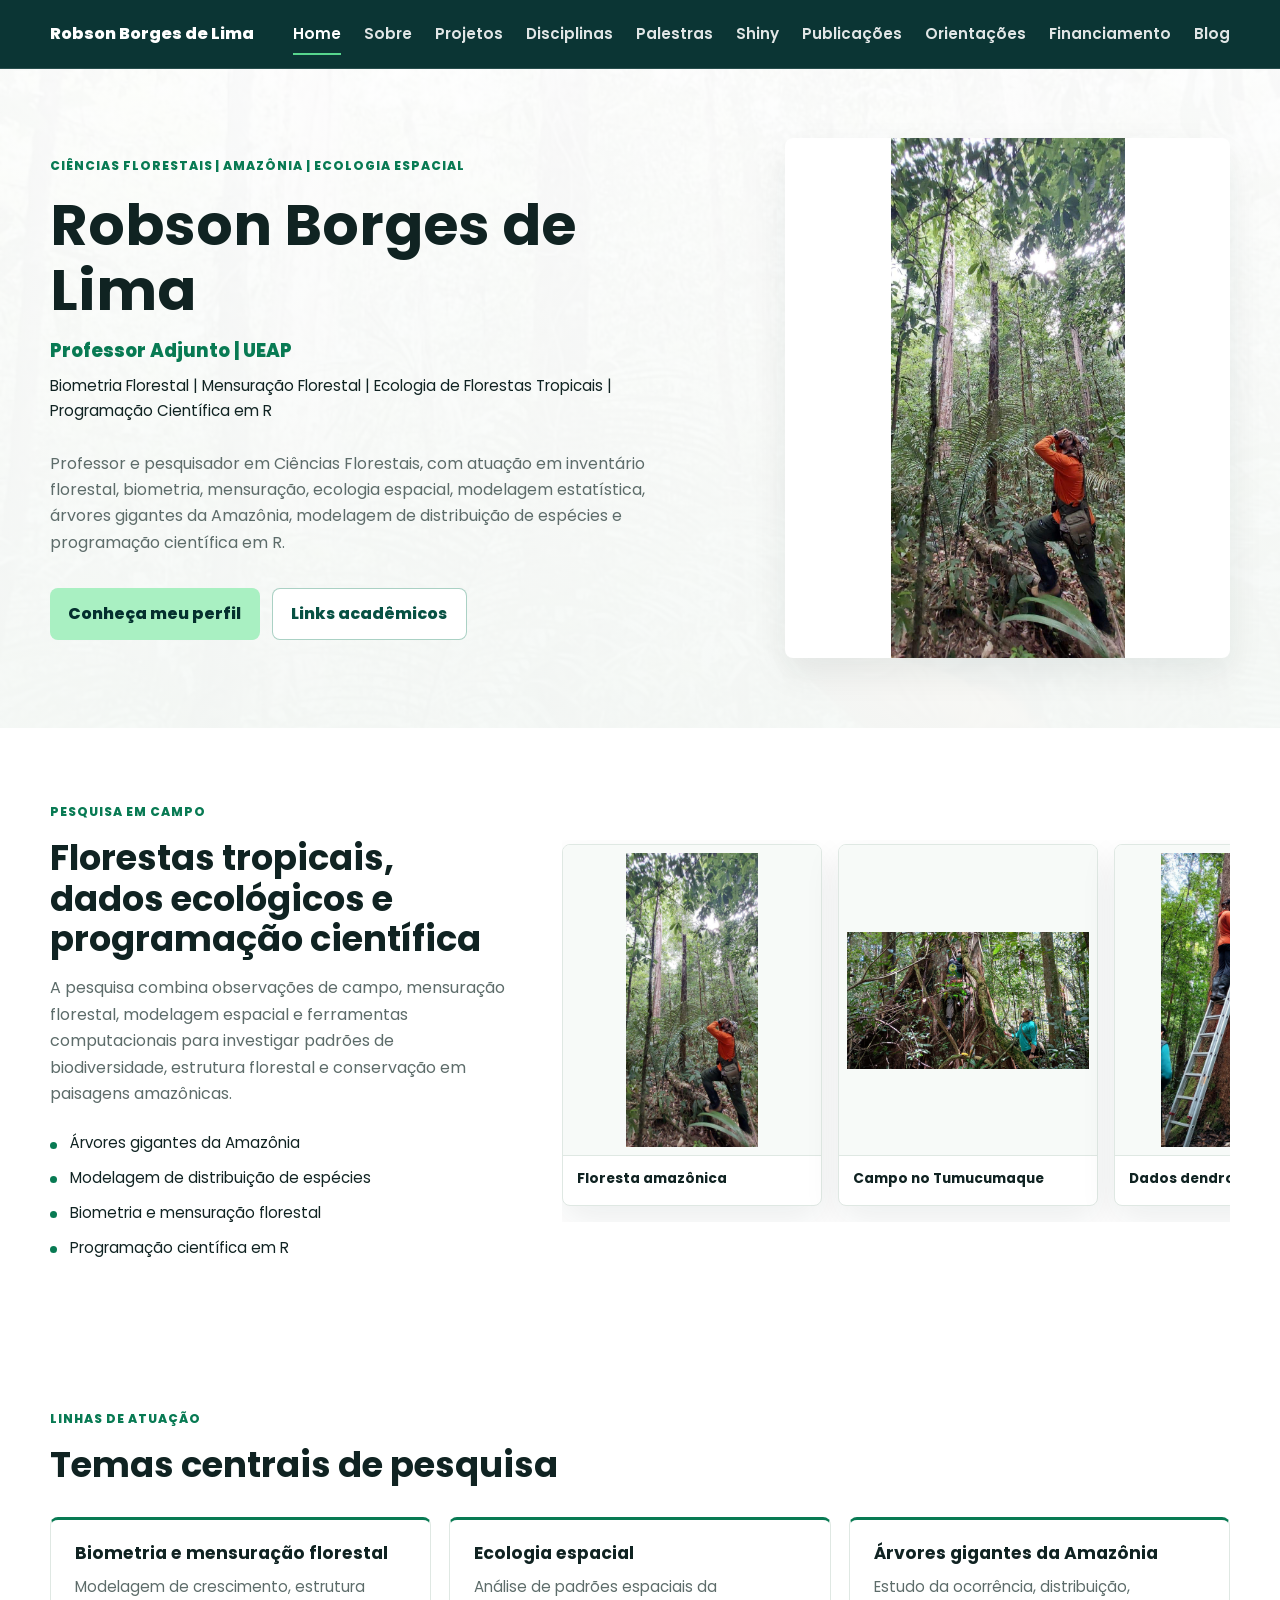
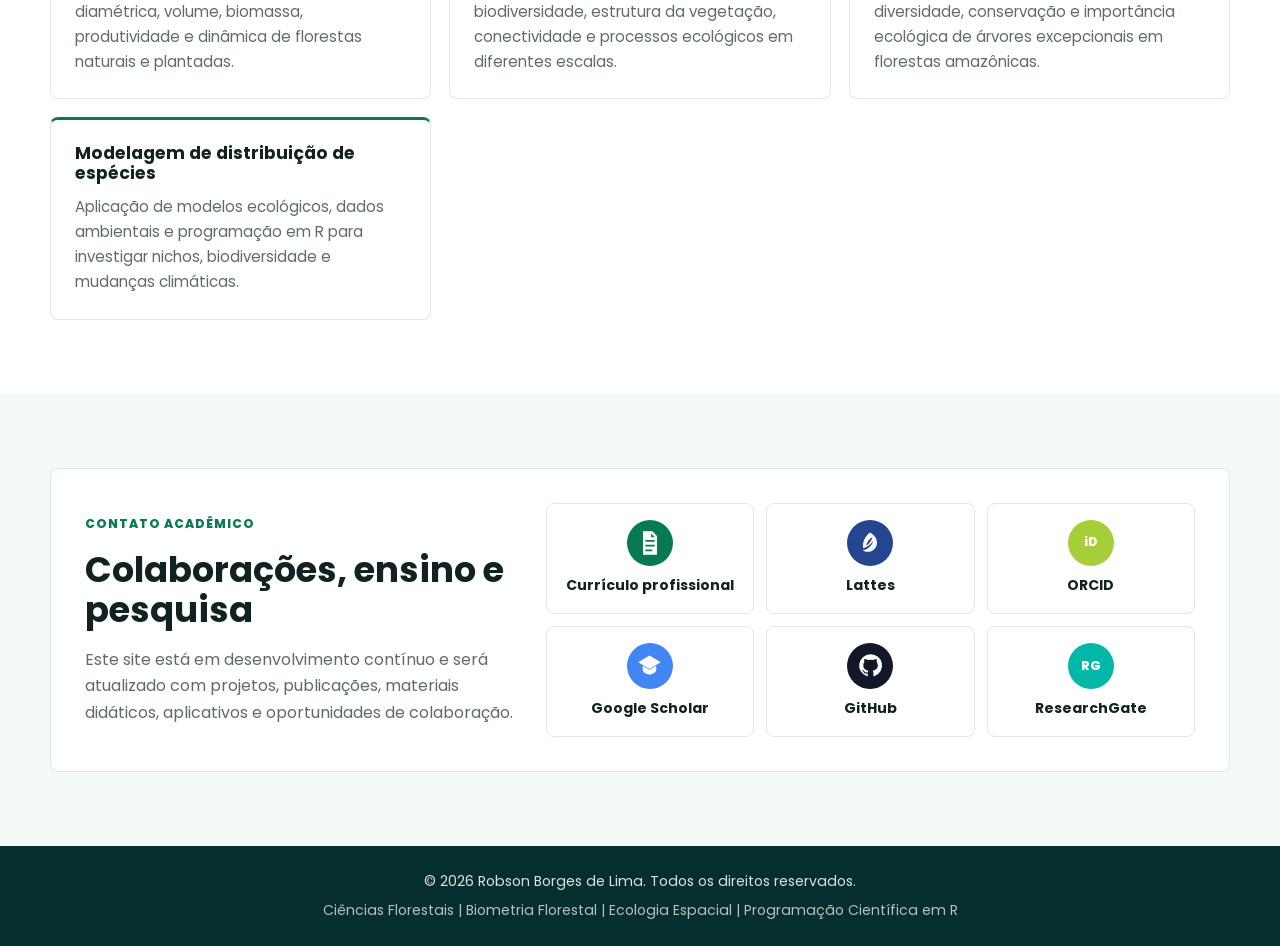
==== commit dd541935: "Fix HTML text encoding" ====
--- a/index.html
+++ b/index.html
@@ -3,8 +3,8 @@
 <head>
   <meta charset="UTF-8" />
   <meta name="viewport" content="width=device-width, initial-scale=1.0" />
-  <title>Robson Borges de Lima | CiÃªncias Florestais</title>
-  <meta name="description" content="Site acadÃªmico de Robson Borges de Lima, professor e pesquisador em CiÃªncias Florestais, Biometria Florestal, MensuraÃ§Ã£o Florestal, Ecologia Espacial e ProgramaÃ§Ã£o CientÃ­fica em R." />
+  <title>Robson Borges de Lima | Ciências Florestais</title>
+  <meta name="description" content="Site acadêmico de Robson Borges de Lima, professor e pesquisador em Ciências Florestais, Biometria Florestal, Mensuração Florestal, Ecologia Espacial e Programação Científica em R." />
   <link rel="preconnect" href="https://fonts.googleapis.com" />
   <link rel="preconnect" href="https://fonts.gstatic.com" crossorigin />
   <link href="https://fonts.googleapis.com/css2?family=Poppins:wght@400;500;600;700;800&display=swap" rel="stylesheet" />
@@ -14,7 +14,7 @@
 <body>
   <header class="site-header">
     <nav class="navbar" aria-label="Menu principal">
-      <a href="index.html" class="logo" aria-label="PÃ¡gina inicial">Robson Borges de Lima</a>
+      <a href="index.html" class="logo" aria-label="Página inicial">Robson Borges de Lima</a>
 
       <button class="menu-toggle" type="button" aria-label="Abrir menu" aria-expanded="false" aria-controls="primary-menu">
         <span></span>
@@ -29,8 +29,8 @@
         <li><a href="disciplinas.html">Disciplinas</a></li>
         <li><a href="palestras.html">Palestras</a></li>
         <li><a href="shiny.html">Shiny</a></li>
-        <li><a href="publicacoes.html">PublicaÃ§Ãµes</a></li>
-        <li><a href="orientacoes.html">OrientaÃ§Ãµes</a></li>
+        <li><a href="publicacoes.html">Publicações</a></li>
+        <li><a href="orientacoes.html">Orientações</a></li>
         <li><a href="financiamento.html">Financiamento</a></li>
         <li><a href="blog.html">Blog</a></li>
       </ul>
@@ -41,21 +41,21 @@
     <section class="home-profile">
       <div class="container home-profile-grid">
         <div class="home-profile-copy">
-          <p class="section-kicker">CiÃªncias Florestais | AmazÃ´nia | Ecologia Espacial</p>
+          <p class="section-kicker">Ciências Florestais | Amazônia | Ecologia Espacial</p>
           <h1>Robson Borges de Lima</h1>
           <p class="role">Professor Adjunto | UEAP</p>
-          <p class="academic-tags">Biometria Florestal | MensuraÃ§Ã£o Florestal | Ecologia de Florestas Tropicais | ProgramaÃ§Ã£o CientÃ­fica em R</p>
+          <p class="academic-tags">Biometria Florestal | Mensuração Florestal | Ecologia de Florestas Tropicais | Programação Científica em R</p>
           <p>
-            Professor e pesquisador em CiÃªncias Florestais, com atuaÃ§Ã£o em inventÃ¡rio florestal, biometria, mensuraÃ§Ã£o, ecologia espacial, modelagem estatÃ­stica, Ã¡rvores gigantes da AmazÃ´nia, modelagem de distribuiÃ§Ã£o de espÃ©cies e programaÃ§Ã£o cientÃ­fica em R.
+            Professor e pesquisador em Ciências Florestais, com atuação em inventário florestal, biometria, mensuração, ecologia espacial, modelagem estatística, árvores gigantes da Amazônia, modelagem de distribuição de espécies e programação científica em R.
           </p>
           <div class="hero-actions">
-            <a href="sobre.html" class="button button-primary">ConheÃ§a meu perfil</a>
-            <a href="#links-academicos" class="button button-outline-dark">Links acadÃªmicos</a>
+            <a href="sobre.html" class="button button-primary">Conheça meu perfil</a>
+            <a href="#links-academicos" class="button button-outline-dark">Links acadêmicos</a>
           </div>
         </div>
 
         <figure class="home-profile-photo">
-          <img src="assets/img/hero/hero-amazon.jpg" alt="Robson Borges de Lima observando Ã¡rvores em floresta amazÃ´nica" />
+          <img src="assets/img/hero/hero-amazon.jpg" alt="Robson Borges de Lima observando árvores em floresta amazônica" />
         </figure>
       </div>
     </section>
@@ -64,46 +64,46 @@
       <div class="container field-grid">
         <div class="field-copy">
           <p class="section-kicker">Pesquisa em campo</p>
-          <h2>Florestas tropicais, dados ecolÃ³gicos e programaÃ§Ã£o cientÃ­fica</h2>
+          <h2>Florestas tropicais, dados ecológicos e programação científica</h2>
           <p>
-            A pesquisa combina observaÃ§Ãµes de campo, mensuraÃ§Ã£o florestal, modelagem espacial e ferramentas computacionais para investigar padrÃµes de biodiversidade, estrutura florestal e conservaÃ§Ã£o em paisagens amazÃ´nicas.
+            A pesquisa combina observações de campo, mensuração florestal, modelagem espacial e ferramentas computacionais para investigar padrões de biodiversidade, estrutura florestal e conservação em paisagens amazônicas.
           </p>
           <div class="feature-list">
-            <span>Ãrvores gigantes da AmazÃ´nia</span>
-            <span>Modelagem de distribuiÃ§Ã£o de espÃ©cies</span>
-            <span>Biometria e mensuraÃ§Ã£o florestal</span>
-            <span>ProgramaÃ§Ã£o cientÃ­fica em R</span>
+            <span>Árvores gigantes da Amazônia</span>
+            <span>Modelagem de distribuição de espécies</span>
+            <span>Biometria e mensuração florestal</span>
+            <span>Programação científica em R</span>
           </div>
         </div>
 
         <div class="field-gallery" aria-label="Galeria de imagens de atividades de pesquisa em campo">
           <figure>
-            <img src="assets/img/hero/hero-amazon.jpg" alt="Robson Borges de Lima observando Ã¡rvores em floresta amazÃ´nica" />
-            <figcaption>Floresta amazÃ´nica</figcaption>
-          </figure>
-          <figure>
-            <img src="assets/img/fieldwork/campo-tumucumaque.jpg" alt="Pesquisa de campo em Ã¡rea de floresta tropical" />
+            <img src="assets/img/hero/hero-amazon.jpg" alt="Robson Borges de Lima observando árvores em floresta amazônica" />
+            <figcaption>Floresta amazônica</figcaption>
+          </figure>
+          <figure>
+            <img src="assets/img/fieldwork/campo-tumucumaque.jpg" alt="Pesquisa de campo em área de floresta tropical" />
             <figcaption>Campo no Tumucumaque</figcaption>
           </figure>
           <figure>
-            <img src="assets/img/fieldwork/dados-dendrometros.jpg" alt="Coleta de dados dendromÃ©tricos" />
-            <figcaption>Dados dendromÃ©tricos</figcaption>
-          </figure>
-          <figure>
-            <img src="assets/img/gallery/medindo%20dap.jpg" alt="MensuraÃ§Ã£o de diÃ¢metro de Ã¡rvore em campo" />
-            <figcaption>MensuraÃ§Ã£o florestal</figcaption>
+            <img src="assets/img/fieldwork/dados-dendrometros.jpg" alt="Coleta de dados dendrométricos" />
+            <figcaption>Dados dendrométricos</figcaption>
+          </figure>
+          <figure>
+            <img src="assets/img/gallery/medindo%20dap.jpg" alt="Mensuração de diâmetro de árvore em campo" />
+            <figcaption>Mensuração florestal</figcaption>
           </figure>
           <figure>
             <img src="assets/img/gallery/voando%20drone.jpg" alt="Atividade de campo com drone" />
             <figcaption>Geotecnologias</figcaption>
           </figure>
           <figure>
-            <img src="assets/img/fieldwork/gigante-caida.jpg" alt="Ãrvore gigante caÃ­da em floresta amazÃ´nica" />
-            <figcaption>Ãrvores gigantes</figcaption>
-          </figure>
-          <figure>
-            <img src="assets/img/expeditions/exp-4.jpg" alt="ExpediÃ§Ã£o de pesquisa em floresta tropical" />
-            <figcaption>ExpediÃ§Ãµes cientÃ­ficas</figcaption>
+            <img src="assets/img/fieldwork/gigante-caida.jpg" alt="Árvore gigante caída em floresta amazônica" />
+            <figcaption>Árvores gigantes</figcaption>
+          </figure>
+          <figure>
+            <img src="assets/img/expeditions/exp-4.jpg" alt="Expedição de pesquisa em floresta tropical" />
+            <figcaption>Expedições científicas</figcaption>
           </figure>
         </div>
       </div>
@@ -112,26 +112,26 @@
     <section class="section section-white">
       <div class="container">
         <div class="section-heading">
-          <p class="section-kicker">Linhas de atuaÃ§Ã£o</p>
+          <p class="section-kicker">Linhas de atuação</p>
           <h2>Temas centrais de pesquisa</h2>
         </div>
 
         <div class="research-grid">
           <article class="research-card">
-            <h3>Biometria e mensuraÃ§Ã£o florestal</h3>
-            <p>Modelagem de crescimento, estrutura diamÃ©trica, volume, biomassa, produtividade e dinÃ¢mica de florestas naturais e plantadas.</p>
+            <h3>Biometria e mensuração florestal</h3>
+            <p>Modelagem de crescimento, estrutura diamétrica, volume, biomassa, produtividade e dinâmica de florestas naturais e plantadas.</p>
           </article>
           <article class="research-card">
             <h3>Ecologia espacial</h3>
-            <p>AnÃ¡lise de padrÃµes espaciais da biodiversidade, estrutura da vegetaÃ§Ã£o, conectividade e processos ecolÃ³gicos em diferentes escalas.</p>
-          </article>
-          <article class="research-card">
-            <h3>Ãrvores gigantes da AmazÃ´nia</h3>
-            <p>Estudo da ocorrÃªncia, distribuiÃ§Ã£o, diversidade, conservaÃ§Ã£o e importÃ¢ncia ecolÃ³gica de Ã¡rvores excepcionais em florestas amazÃ´nicas.</p>
-          </article>
-          <article class="research-card">
-            <h3>Modelagem de distribuiÃ§Ã£o de espÃ©cies</h3>
-            <p>AplicaÃ§Ã£o de modelos ecolÃ³gicos, dados ambientais e programaÃ§Ã£o em R para investigar nichos, biodiversidade e mudanÃ§as climÃ¡ticas.</p>
+            <p>Análise de padrões espaciais da biodiversidade, estrutura da vegetação, conectividade e processos ecológicos em diferentes escalas.</p>
+          </article>
+          <article class="research-card">
+            <h3>Árvores gigantes da Amazônia</h3>
+            <p>Estudo da ocorrência, distribuição, diversidade, conservação e importância ecológica de árvores excepcionais em florestas amazônicas.</p>
+          </article>
+          <article class="research-card">
+            <h3>Modelagem de distribuição de espécies</h3>
+            <p>Aplicação de modelos ecológicos, dados ambientais e programação em R para investigar nichos, biodiversidade e mudanças climáticas.</p>
           </article>
         </div>
       </div>
@@ -140,19 +140,19 @@
     <section class="section collaboration-section" id="links-academicos">
       <div class="container collaboration-box">
         <div class="collaboration-copy">
-          <p class="section-kicker">Contato acadÃªmico</p>
-          <h2>ColaboraÃ§Ãµes, ensino e pesquisa</h2>
+          <p class="section-kicker">Contato acadêmico</p>
+          <h2>Colaborações, ensino e pesquisa</h2>
           <p>
-            Este site estÃ¡ em desenvolvimento contÃ­nuo e serÃ¡ atualizado com projetos, publicaÃ§Ãµes, materiais didÃ¡ticos, aplicativos e oportunidades de colaboraÃ§Ã£o.
+            Este site está em desenvolvimento contínuo e será atualizado com projetos, publicações, materiais didáticos, aplicativos e oportunidades de colaboração.
           </p>
         </div>
 
-        <div class="academic-mini-grid" aria-label="Links acadÃªmicos">
+        <div class="academic-mini-grid" aria-label="Links acadêmicos">
           <a href="curriculo-profissional.html" class="academic-mini-card">
             <span class="brand-icon cv-icon" aria-hidden="true">
               <svg viewBox="0 0 24 24"><path d="M6 2h8l4 4v16H6V2Zm7 1.8V7h3.2L13 3.8ZM8 11h8V9.5H8V11Zm0 4h8v-1.5H8V15Zm0 4h6v-1.5H8V19Z" /></svg>
             </span>
-            <strong>CurrÃ­culo profissional</strong>
+            <strong>Currículo profissional</strong>
           </a>
           <a href="https://lattes.cnpq.br/4180291284433803" class="academic-mini-card" target="_blank" rel="noopener noreferrer">
             <span class="brand-icon lattes-icon" aria-hidden="true">
@@ -186,8 +186,8 @@
   </main>
 
   <footer class="site-footer">
-    <p>Â© 2026 Robson Borges de Lima. Todos os direitos reservados.</p>
-    <p>CiÃªncias Florestais | Biometria Florestal | Ecologia Espacial | ProgramaÃ§Ã£o CientÃ­fica em R</p>
+    <p>© 2026 Robson Borges de Lima. Todos os direitos reservados.</p>
+    <p>Ciências Florestais | Biometria Florestal | Ecologia Espacial | Programação Científica em R</p>
   </footer>
 
   <script>
